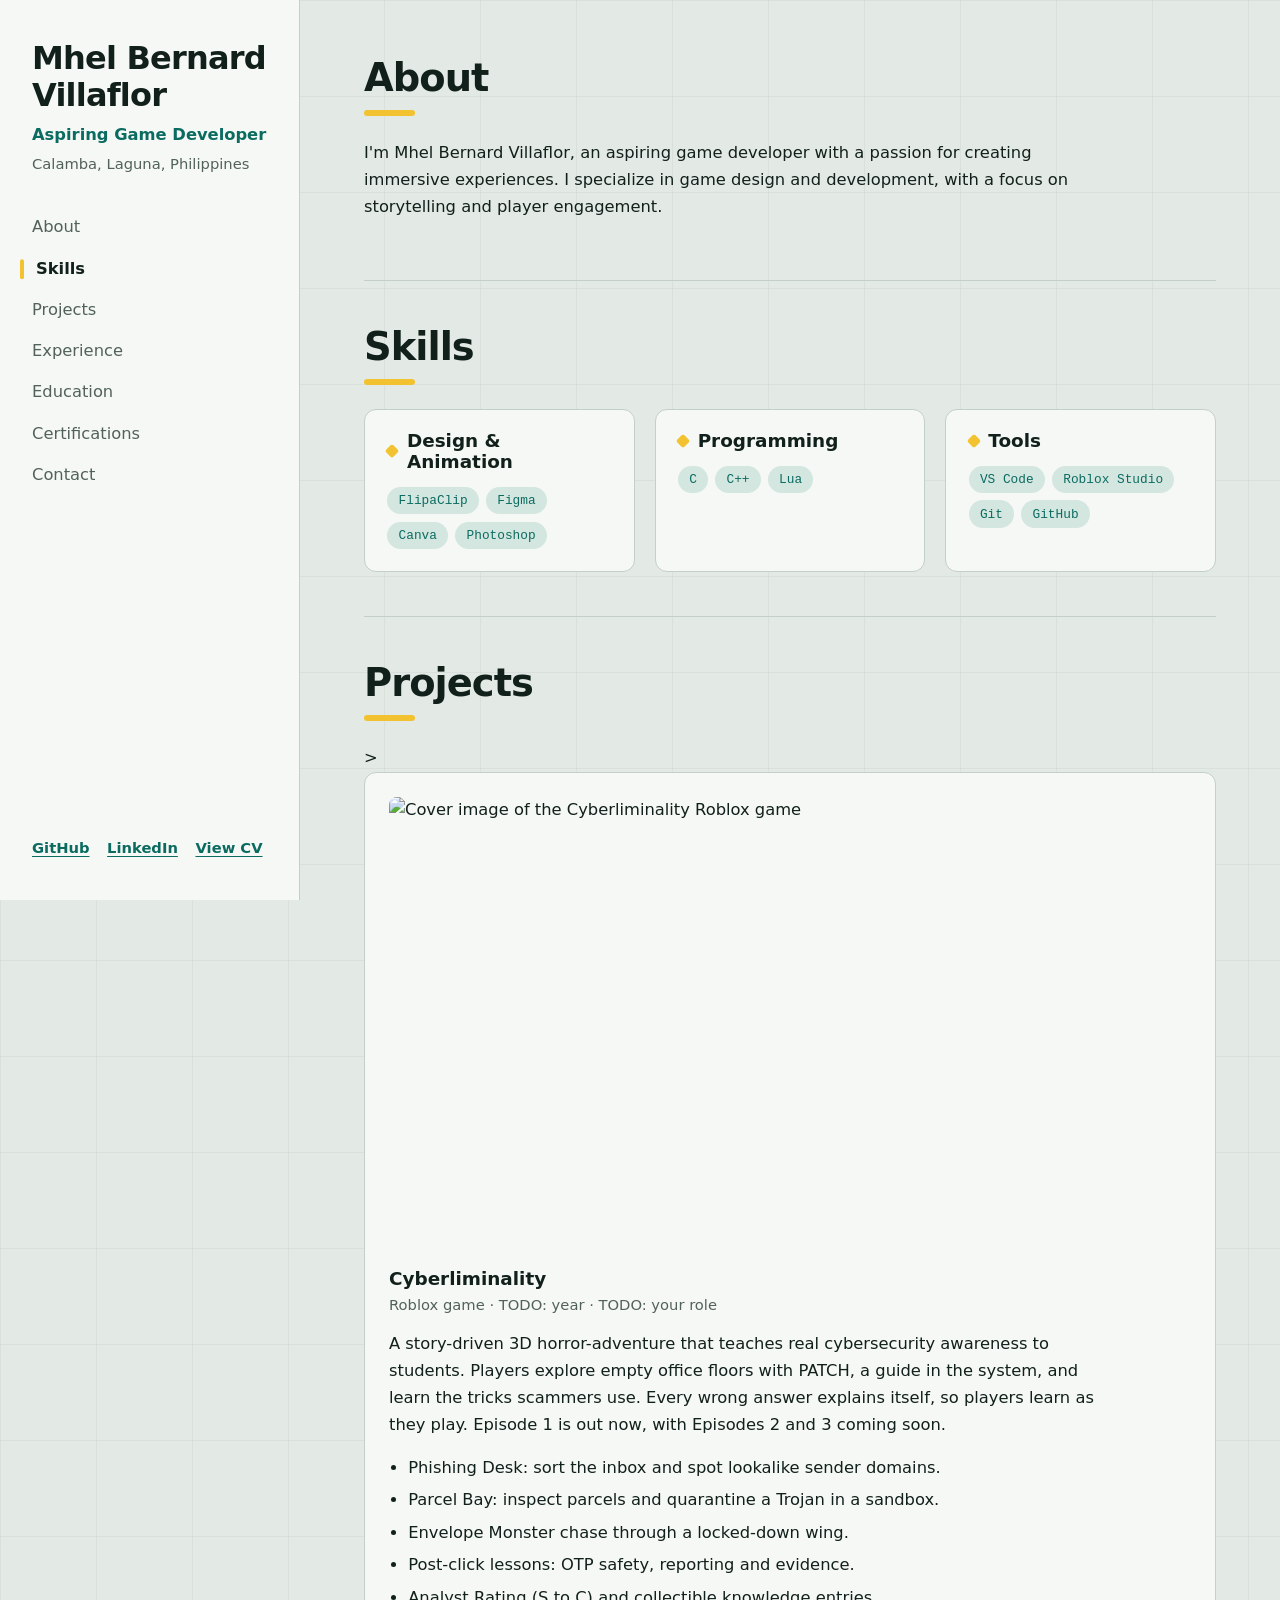
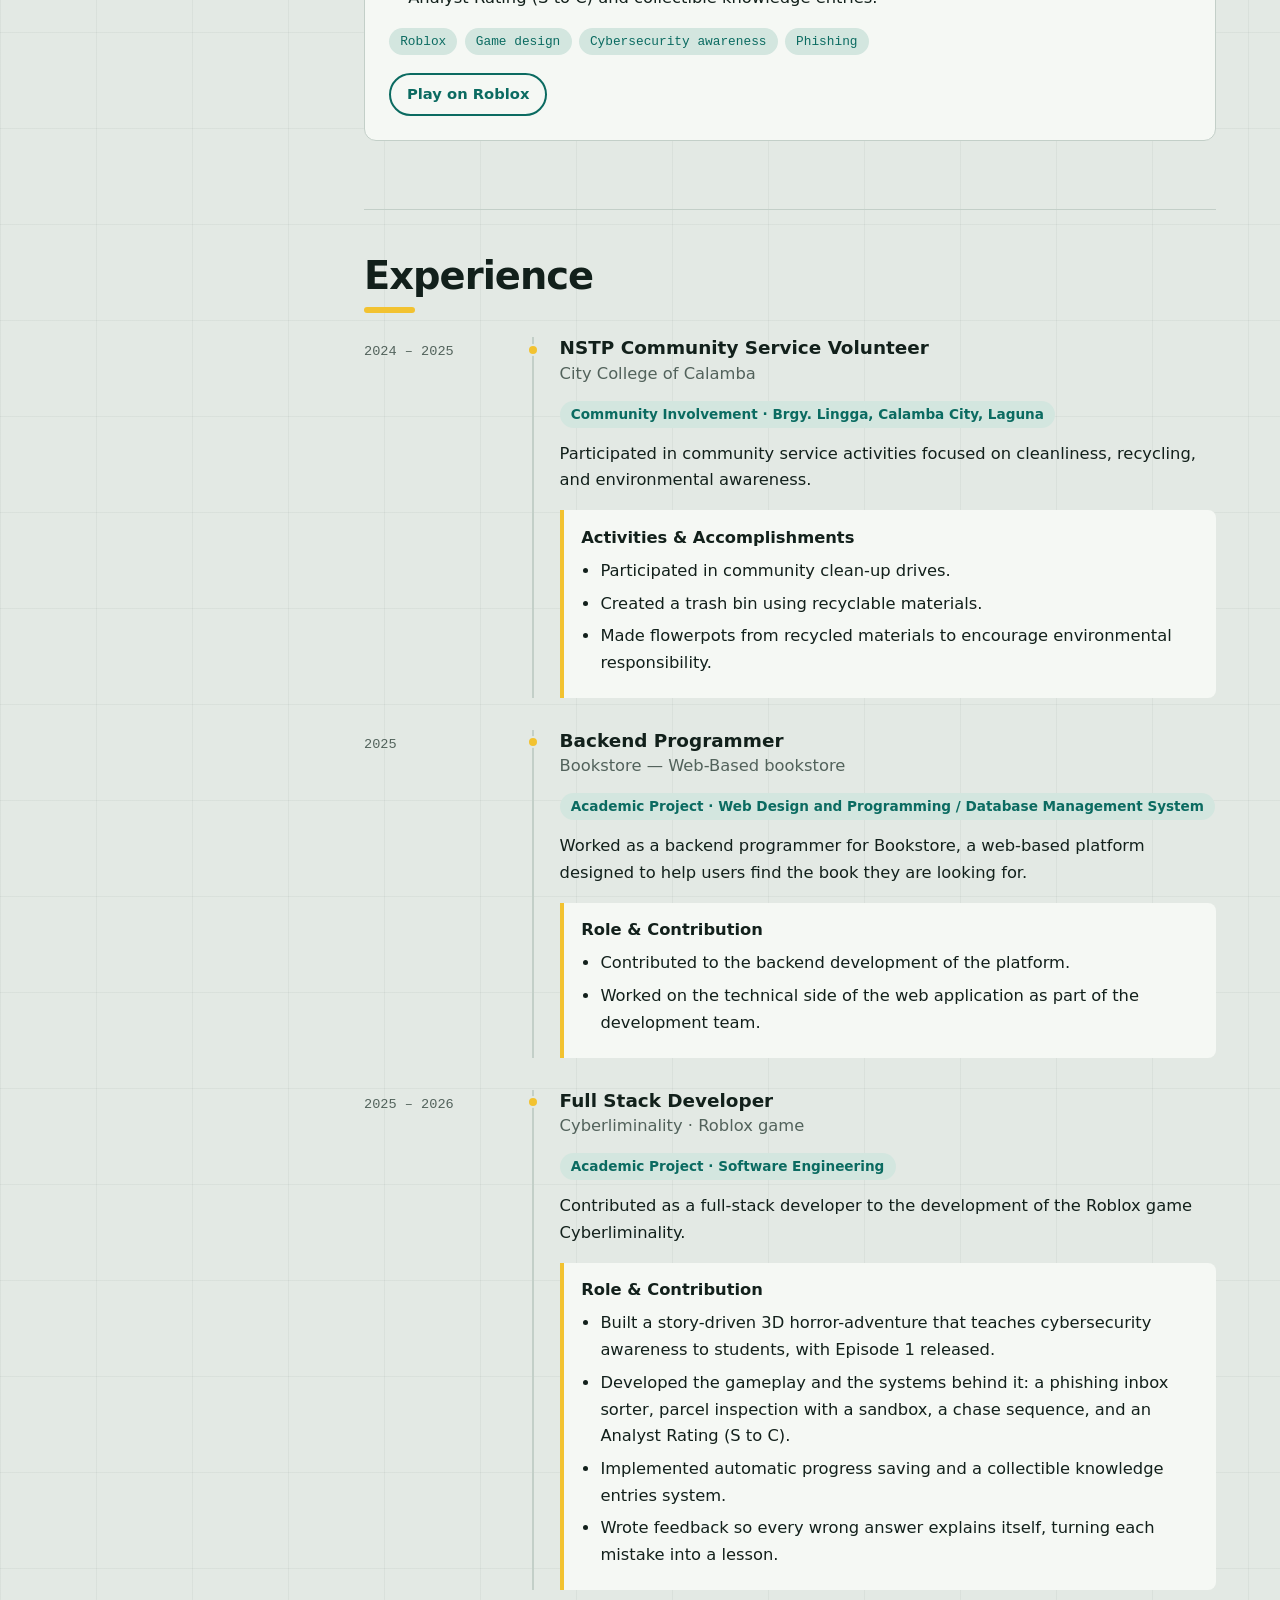
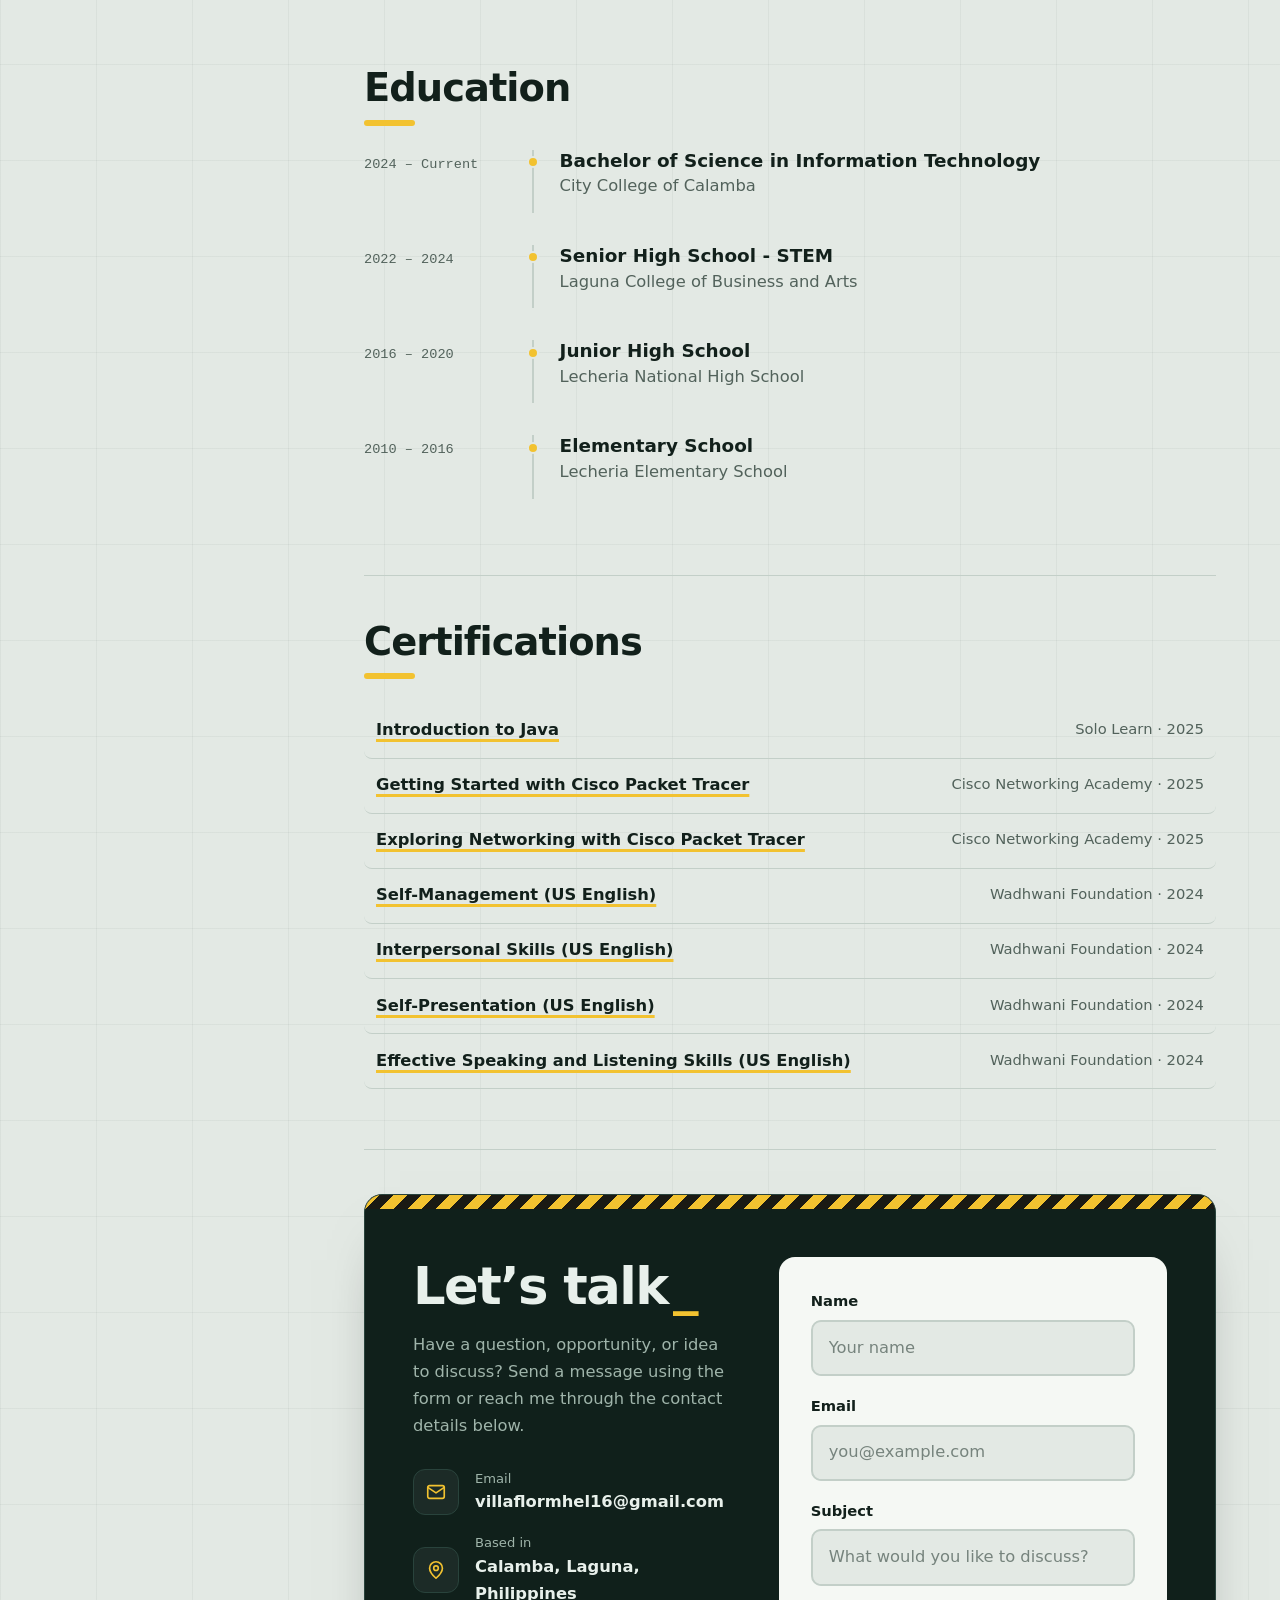
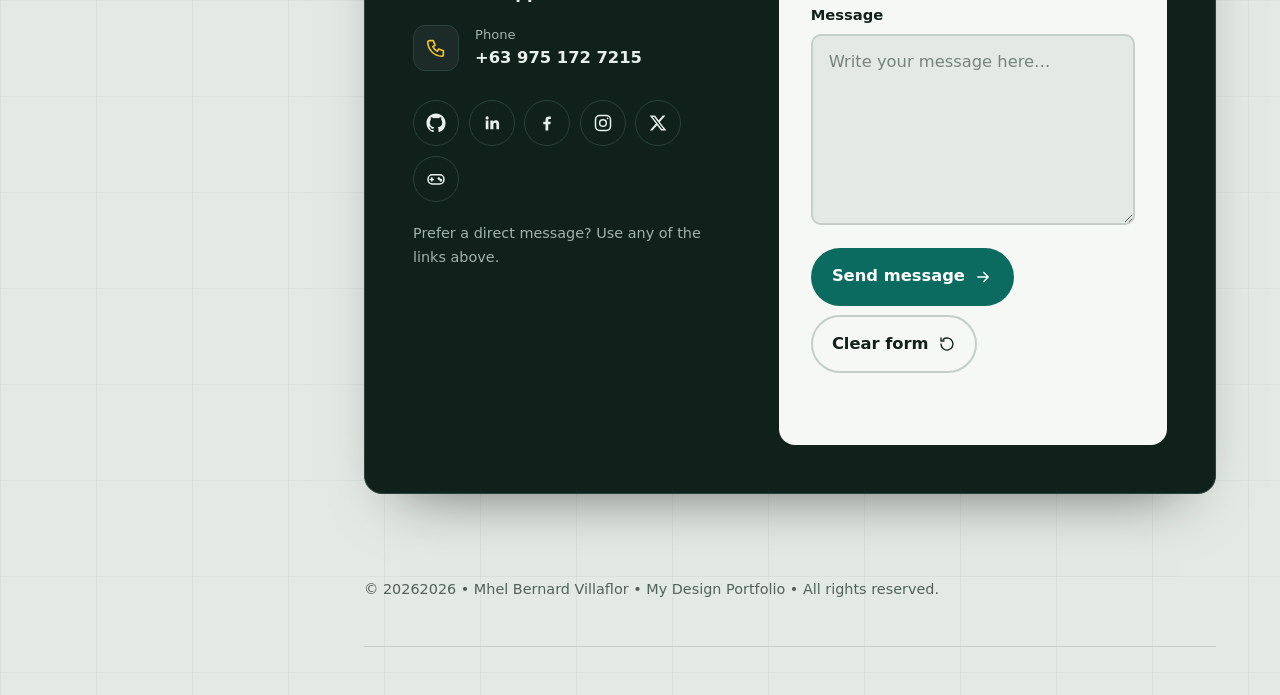
==== index.html @ e81cd526 "Update certification links to use thumbnail URLs" ====
<!DOCTYPE html>
<html lang="en">
<head>
  <meta charset="UTF-8" />
  <meta name="viewport" content="width=device-width, initial-scale=1" />
  <title>Mhel Bernard Villaflor | Game Developer Portfolio</title>
  <meta name="description" content="Hello, I'm Mhel Bernard Villaflor, an aspiring game developer based in Calamba, Laguna, Philippines." />
  <link rel="stylesheet" href="style.css" />
</head>
<body>

  <a class="skip-link" href="#main">Skip to content</a>

  <div class="layout">

    <!-- ============ SIDEBAR ============ -->
    <header class="sidebar">
      <div class="sidebar__top">
        <!-- TODO: Add your photo to an /images folder, then uncomment -->
        <!-- <img class="avatar" src="images/photo.jpg" alt="Photo of Your Name" /> -->
        <h1 class="name">Mhel Bernard Villaflor</h1>
        <p class="role">Aspiring Game Developer</p>
        <p class="location">Calamba, Laguna, Philippines</p>
      </div>

      <button class="nav-toggle" aria-expanded="false" aria-controls="nav">Menu</button>

      <nav id="nav" class="nav" aria-label="Main">
        <a href="#about">About</a>
        <a href="#skills">Skills</a>
        <a href="#projects">Projects</a>
        <a href="#experience">Experience</a>
        <a href="#education">Education</a>
        <a href="#certifications">Certifications</a>
        <a href="#contact">Contact</a>
      </nav>

      <div class="sidebar__links">
        <a href="https://github.com/enxiejohn" target="_blank" rel="noopener">GitHub</a>
        <a href="https://www.linkedin.com/in/mhel-bernard-villaflor-0b9199419/" target="_blank" rel="noopener">LinkedIn</a>
        <a href="https://drive.google.com/file/d/15WhBJQuU6n8vAmijCnqSWmlUH7AkGA3v/view?usp=drive_link" download>View CV</a>
      </div>
    </header>

    <!-- ============ MAIN CONTENT ============ -->
    <main id="main" class="content">

      <!-- ABOUT -->
      <section id="about" class="section">
        <h2>About</h2>
        <p>I'm Mhel Bernard Villaflor, an aspiring game developer with a passion for creating immersive experiences. I specialize in game design and development, with a focus on storytelling and player engagement.</p>
      </section>

       <!-- SKILLS -->
      <section id="skills" class="section">
        <h2>Skills</h2>
        <div class="skills">
          <div class="skill-group">
            <h3>Design &amp; Animation</h3>
            <ul class="tags">
              <li>FlipaClip</li>
              <li>Figma</li>
              <li>Canva</li>
              <li>Photoshop</li>
            </ul>
          </div>
          <div class="skill-group">
            <h3>Programming</h3>
            <ul class="tags">
              <li>C</li>
              <li>C++</li>
              <li>Lua</li>
            </ul>
          </div>
          <div class="skill-group">
            <h3>Tools</h3>
            <ul class="tags">
              <li>VS Code</li>
              <li>Roblox Studio</li>
              <li>Git</li>
              <li>GitHub</li>
            </ul>
          </div>
          <!-- Copy a skill-group block above to add more categories -->
        </div>
      </section>

      <!-- PROJECTS -->
      <section id="projects" class="section">
        <h2>Projects</h2>>
        <article class="project">
          <img class="project__img" src="https://tr.rbxcdn.com/180DAY-aa7eebaf456316b0597338ea51f89fe0/500/280/Image/Jpeg/noFilter" alt="Cover image of the Cyberliminality Roblox game" />
          <div class="project__body">
            <h3>Cyberliminality</h3>
            <p class="project__meta">Roblox game &middot; TODO: year &middot; TODO: your role</p>
            <p>A story-driven 3D horror-adventure that teaches real cybersecurity awareness to students. Players explore empty office floors with PATCH, a guide in the system, and learn the tricks scammers use. Every wrong answer explains itself, so players learn as they play. Episode 1 is out now, with Episodes 2 and 3 coming soon.</p>
            <ul>
              <li>Phishing Desk: sort the inbox and spot lookalike sender domains.</li>
              <li>Parcel Bay: inspect parcels and quarantine a Trojan in a sandbox.</li>
              <li>Envelope Monster chase through a locked-down wing.</li>
              <li>Post-click lessons: OTP safety, reporting and evidence.</li>
              <li>Analyst Rating (S to C) and collectible knowledge entries.</li>
            </ul>
            <ul class="tags">
              <li>Roblox</li>
              <li>Game design</li>
              <li>Cybersecurity awareness</li>
              <li>Phishing</li>
            </ul>
            <p class="project__links">
              <a href="https://www.roblox.com/games/109086064422405/Cyberliminality" target="_blank" rel="noopener">Play on Roblox</a>
            </p>
          </div>
        </article>
      </section>
      
       <!-- EXPERIENCE -->
      <section id="experience" class="section">
        <h2>Experience</h2>

        <!-- Copy this <article> for each job, internship, or OJT -->
        <article class="entry">
          <p class="entry__date">2024 – 2025</p>
          <div>
            <h3>NSTP Community Service Volunteer</h3>
            <p class="entry__org">City College of Calamba</p>
    
          <span class="experience-type">Community Involvement · Brgy. Lingga, Calamba City, Laguna</span>
    
          <p>
            Participated in community service activities focused on
            cleanliness, recycling, and environmental awareness.
          </p>
    
          <div class="experience-highlights">
            <strong>Activities & Accomplishments</strong>
            <ul>
              <li>Participated in community clean-up drives.</li>
              <li>Created a trash bin using recyclable materials.</li>
              <li>Made flowerpots from recycled materials to encourage environmental responsibility.</li>
            </ul>
          </div>
        </article>

         <article class="entry">
          <p class="entry__date">2025</p>
          <div>
            <h3>Backend Programmer</h3>
            <p class="entry__org"> Bookstore — Web-Based bookstore</p>
    
          <span class="experience-type">Academic Project · Web Design and Programming / Database Management System</span>
    
          <p>
            Worked as a backend programmer for Bookstore, a web-based
            platform designed to help users find the book they are looking for.
          </p>
           <div class="experience-highlights">
            <strong>Role & Contribution</strong>
            <ul>
              <li>Contributed to the backend development of the platform.</li>
              <li>Worked on the technical side of the web application as part of the development team.</li>
          </div>
        </article>
        <article class="entry">
          <!-- TODO: Replace with your real dates, e.g. "2026 – Present" -->
          <p class="entry__date">2025 – 2026</p>
          <div>
            <h3>Full Stack Developer</h3>
            <p class="entry__org">Cyberliminality &middot; Roblox game</p>
            <span class="experience-type">Academic Project · Software Engineering</span>
            <p>
            Contributed as a full-stack developer to the development
            of the Roblox game Cyberliminality.
          </p>
            <div class="experience-highlights">
            <strong>Role & Contribution</strong>
            <ul>
              <li>Built a story-driven 3D horror-adventure that teaches cybersecurity awareness to students, with Episode 1 released.</li>
              <li>Developed the gameplay and the systems behind it: a phishing inbox sorter, parcel inspection with a sandbox, a chase sequence, and an Analyst Rating (S to C).</li>
              <li>Implemented automatic progress saving and a collectible knowledge entries system.</li>
              <li>Wrote feedback so every wrong answer explains itself, turning each mistake into a lesson.</li>
              <!-- TODO: Add specifics about your work: scripting (client and server), UI, data saving, tools used, number of players, etc. -->
            </ul>
          </div>
        </article>
      <!-- EDUCATION -->
      <section id="education" class="section">
        <h2>Education</h2>
        <article class="entry">
          <p class="entry__date">2024 – Current</p>
          <div>
            <h3>Bachelor of Science in Information Technology</h3>
            <p class="entry__org">City College of Calamba</p>
          </div>
        </article>
        <article class="entry">
          <p class="entry__date">2022 – 2024</p>
          <div>
            <h3>Senior High School - STEM</h3>
            <p class="entry__org">Laguna College of Business and Arts</p>
          </div>
        </article>
        <article class="entry">
          <p class="entry__date">2016 – 2020</p>
          <div>
            <h3>Junior High School</h3>
            <p class="entry__org">Lecheria National High School</p>
          </div>
        </article>
         <article class="entry">
          <p class="entry__date">2010 – 2016</p>
          <div>
            <h3>Elementary School</h3>
            <p class="entry__org">Lecheria Elementary School</p>
          </div>
        </article>
        
      </section>

      <!-- CERTIFICATIONS -->
      <section id="certifications" class="section">
        <h2>Certifications</h2>
        <p></p>
        <ul class="cert-list">
          <li>
            <span class="cert__name"><a href="https://drive.google.com/thumbnail?id=1eQhK3yl03lvjqXvs9RDmt7ZSjqLwxFwa" target="_blank" rel="noopener">Introduction to Java</a></span>
            <span class="cert__meta">Solo Learn &middot; 2025</span>
          </li>
          <li>
           <span class="cert__name"><a href="https://drive.google.com/thumbnail?id=1DwVtRZ1xUFsT2102jRyEBhSEAiKP6c94" target="_blank" rel="noopener">Getting Started with Cisco Packet Tracer</a></span>
           <span class="cert__meta">Cisco Networking Academy &middot; 2025</span>
         </li>
           <li>
            <span class="cert__name"><a href="https://drive.google.com/thumbnail?id=1Q71YDZvpAWmKBZHAmsaZ88ZK9j99k-GY" target="_blank" rel="noopener">Exploring Networking with Cisco Packet Tracer</a></span>
            <span class="cert__meta">Cisco Networking Academy &middot; 2025</span>
          </li>
          <li>
            <span class="cert__name"><a href="https://drive.google.com/thumbnail?id=1WqLh-B8YwxvHoGnTC2RvRy-lweIsYI_z" target="_blank" rel="noopener">Self-Management (US English)</a></span>
            <span class="cert__meta">Wadhwani Foundation &middot; 2024</span>
          </li>
          <li>
            <span class="cert__name"><a href="https://drive.google.com/thumbnail?id=1jsPYOTPcpB_MoAT4jhLOLemnnvakjtVb" target="_blank" rel="noopener">Interpersonal Skills (US English)</a></span>
            <span class="cert__meta">Wadhwani Foundation &middot; 2024</span>
          </li>
          <li>
            <span class="cert__name"><a href="https://drive.google.com/thumbnail?id=1tzfC1hLY-6VpCHsbo3Zm7eFSO1j5x4qU" target="_blank" rel="noopener">Self-Presentation (US English)</a></span>
            <span class="cert__meta">Wadhwani Foundation &middot; 2024</span>
          </li>
          <li>
            <span class="cert__name"><a href="https://drive.google.com/thumbnail?id=1lXVx5WZopjA7MJvcGFYspzVApMqLQGTV" target="_blank" rel="noopener">Effective Speaking and
Listening Skills (US English)</a></span>
            <span class="cert__meta">Wadhwani Foundation &middot; 2024</span>
          </li>
        </ul>
      </section>

      <!-- CONTACT -->
      <section id="contact" class="section section--contact">
        <div class="contact-panel">
          <div class="tape" aria-hidden="true"></div>

          <div class="contact">
            <!-- LEFT: info -->
            <div class="contact__info">
              <h2 class="contact__title">Let’s talk</h2>
              <p class="contact__intro">
                Have a question, opportunity, or idea to discuss? Send a message using the form or reach me through the contact details below.       </p>

              <ul class="info-list">
                <li>
                  <span class="info-icon"><svg viewBox="0 0 24 24" fill="none" stroke="currentColor" stroke-width="1.8" stroke-linecap="round" stroke-linejoin="round" aria-hidden="true"><rect x="3" y="5" width="18" height="14" rx="2"/><path d="m3 7 9 6 9-6"/></svg></span>
                  <div>
                    <span class="info-label">Email</span>
                    
                    <a href="mailto:villaflormhel16@gmail.com">villaflormhel16@gmail.com</a>
                  </div>
                </li>
                <li>
                  <span class="info-icon"><svg viewBox="0 0 24 24" fill="none" stroke="currentColor" stroke-width="1.8" stroke-linecap="round" stroke-linejoin="round" aria-hidden="true"><path d="M12 21s-7-6.2-7-11a7 7 0 0 1 14 0c0 4.8-7 11-7 11z"/><circle cx="12" cy="10" r="2.5"/></svg></span>
                  <div>
                    <span class="info-label">Based in</span>
                    <span class="info-value">Calamba, Laguna, Philippines</span>
                  </div>
                </li>
                <li>
                  <span class="info-icon"><svg viewBox="0 0 24 24" fill="none" stroke="currentColor" stroke-width="1.8" stroke-linecap="round" stroke-linejoin="round" aria-hidden="true"><path d="M5 4h4l2 5-2.5 1.5a11 11 0 0 0 5 5L15 13l5 2v4a2 2 0 0 1-2 2A16 16 0 0 1 3 6a2 2 0 0 1 2-2z"/></svg></span>
                  <div>
                    <span class="info-label">Phone</span>
                    <a href="tel:+639751727215">+63 975 172 7215</a>
                  </div>
                </li>
              </ul>

  
              <div class="socials">
                <a href="https://github.com/enxiejohn" target="_blank" rel="noopener" aria-label="GitHub"><svg viewBox="0 0 24 24" fill="currentColor" aria-hidden="true"><path d="M12 .5C5.65.5.5 5.65.5 12c0 5.08 3.29 9.39 7.86 10.91.58.1.79-.25.79-.56v-2c-3.2.7-3.88-1.54-3.88-1.54-.52-1.33-1.28-1.69-1.28-1.69-1.04-.71.08-.7.08-.7 1.16.08 1.77 1.19 1.77 1.19 1.03 1.77 2.7 1.26 3.36.96.1-.75.4-1.26.73-1.55-2.55-.29-5.24-1.28-5.24-5.69 0-1.26.45-2.28 1.19-3.09-.12-.29-.52-1.46.11-3.05 0 0 .97-.31 3.17 1.18a11 11 0 0 1 5.78 0c2.2-1.49 3.17-1.18 3.17-1.18.63 1.59.23 2.76.11 3.05.74.81 1.19 1.83 1.19 3.09 0 4.42-2.7 5.4-5.27 5.68.41.36.78 1.06.78 2.14v3.17c0 .31.21.67.8.56A11.5 11.5 0 0 0 23.5 12C23.5 5.65 18.35.5 12 .5z"/></svg></a>
                <a href="https://www.linkedin.com/in/mhel-bernard-villaflor-0b9199419/" target="_blank" rel="noopener" aria-label="LinkedIn"><svg viewBox="0 0 24 24" fill="currentColor" aria-hidden="true"><path d="M4.5 9h3.2v10.5H4.5zM6.1 4a1.9 1.9 0 1 1 0 3.8 1.9 1.9 0 0 1 0-3.8zM10 9h3v1.5c.5-.9 1.7-1.8 3.4-1.8 3.4 0 4.1 2.2 4.1 5.1v5.7h-3.2v-5c0-1.2 0-2.7-1.7-2.7s-1.9 1.3-1.9 2.6v5.1H10z"/></svg></a>
                <a href="https://www.facebook.com/mhel.bernardv" target="_blank" rel="noopener" aria-label="Facebook"><svg viewBox="0 0 24 24" fill="currentColor" aria-hidden="true"><path d="M13.5 21v-7.5H16l.5-3h-3V8.6c0-.9.3-1.5 1.6-1.5h1.5V4.4c-.3 0-1.3-.1-2.4-.1-2.4 0-4 1.4-4 4.1v2.1H7.5v3h2.7V21z"/></svg></a>
                <a href="https://www.instagram.com/mhl_vllflr/" target="_blank" rel="noopener" aria-label="Instagram"><svg viewBox="0 0 24 24" fill="none" stroke="currentColor" stroke-width="1.8" stroke-linecap="round" stroke-linejoin="round" aria-hidden="true"><rect x="3" y="3" width="18" height="18" rx="5"/><circle cx="12" cy="12" r="4"/><circle cx="17.5" cy="6.5" r="1" fill="currentColor" stroke="none"/></svg></a>
                <a href="https://x.com/enxie95428?fbclid=IwY2xjawVw83pleHRuA2FlbQIxMQBwZG9mA3NydGMGYXBwX2lkATAAAR-JYK8Sg6or0fBcvmGn0n8kAxvUjOoxSQinD8f1hipxeU93d1FX09zblhH6jA_aem_dn21_Oify_xNWLCOVJZ8Ig" target="_blank" rel="noopener" aria-label="X"><svg viewBox="0 0 24 24" fill="currentColor" aria-hidden="true"><path d="M17.8 3h3.1l-6.8 7.7L22 21h-6.2l-4.9-6.4L5.3 21H2.2l7.3-8.3L2 3h6.4l4.4 5.8L17.8 3zm-1.1 16.2h1.7L7.4 4.7H5.6l11.1 14.5z"/></svg></a>
                <a href="https://www.roblox.com/games/109086064422405/Cyberliminality" target="_blank" rel="noopener" aria-label="Play Cyberliminality on Roblox"><svg viewBox="0 0 24 24" fill="none" stroke="currentColor" stroke-width="1.8" stroke-linecap="round" stroke-linejoin="round" aria-hidden="true"><rect x="2.5" y="7" width="19" height="11" rx="5"/><path d="M7 10.5v4M5 12.5h4"/><circle cx="15.5" cy="11.5" r=".8" fill="currentColor"/><circle cx="17.8" cy="13.5" r=".8" fill="currentColor"/></svg></a>
              </div>

              <p class="contact__note">Prefer a direct message? Use any of the links above.</p>
            </div>

            <!-- RIGHT: form -->
            <form class="contact-form" id="contact-form" novalidate>
              <div class="field">
                <label for="cf-name">Name</label>
                <input id="cf-name" name="name" type="text" placeholder="Your name" autocomplete="name" required />
                <p class="field__error"></p>
              </div>

              <div class="field">
                <label for="cf-email">Email</label>
                <input id="cf-email" name="email" type="email" placeholder="you@example.com" autocomplete="email" required />
                <p class="field__error"></p>
              </div>

              <div class="field">
                <label for="cf-subject">Subject</label>
                <input id="cf-subject" name="subject" type="text" placeholder="What would you like to discuss?" required />
                <p class="field__error"></p>
              </div>

              <div class="field">
                <label for="cf-message">Message</label>
                <textarea id="cf-message" name="message" rows="6" placeholder="Write your message here…" required></textarea>
                <p class="field__error"></p>
              </div>

              <div class="form-actions">
                <button type="submit" class="btn btn--primary">Send message <svg viewBox="0 0 24 24" fill="none" stroke="currentColor" stroke-width="1.8" stroke-linecap="round" stroke-linejoin="round" aria-hidden="true"><path d="M5 12h14M13 6l6 6-6 6"/></svg></button>
                <button type="reset" class="btn btn--ghost">Clear form <svg viewBox="0 0 24 24" fill="none" stroke="currentColor" stroke-width="1.8" stroke-linecap="round" stroke-linejoin="round" aria-hidden="true"><path d="M4 12a8 8 0 1 0 3-6.2M4 4v4h4"/></svg></button>
              </div>

              <p class="form-status" id="form-status" role="status" aria-live="polite"></p>
            </form>
          </div>
        </div>
      </section>
      <footer class="footer">
        <p>&copy; <span id="year"></span>2026 • Mhel Bernard Villaflor • My Design Portfolio • All rights reserved.</p>
      </footer>

    </main>
  </div>

  <script src="script.js"></script>
</body>
</html>
---- style.css ----
/* =========================================================
   IT PORTFOLIO — STYLES
   Theme: a fluorescent-lit office after hours, a nod to
   Cyberliminality. Caution-yellow is the signal colour.
   Change the tokens in :root to restyle the whole site.
   ========================================================= */

:root {
  /* Surfaces & text (light mode) */
  --bg: #e3e9e4;
  --surface: #f5f8f4;
  --text: #12201b;
  --muted: #52625b;
  --line: #c3cfc8;
  --grid: rgba(18, 32, 27, 0.045);

  /* Brand */
  --accent: #0b6b61;
  --accent-ink: #ffffff;
  --accent-soft: #d3e6df;
  --caution: #f2c230;
  --caution-ink: #1a1500;
  --danger: #b42318;

  /* Contact panel (always dark) */
  --panel: #10201b;
  --panel-text: #e8f0eb;
  --panel-muted: #9fb4aa;
  --panel-line: #29433c;

  /* Fonts (loaded from Google Fonts in index.html, with fallbacks) */
  --font-head: "Bricolage Grotesque", "Segoe UI", system-ui, sans-serif;
  --font-body: "Figtree", "Segoe UI", system-ui, -apple-system, Arial, sans-serif;
  --font-mono: ui-monospace, "Cascadia Code", Consolas, Menlo, monospace;

  --sidebar-w: 300px;
  --radius: 12px;
}

@media (prefers-color-scheme: dark) {
  :root {
    --bg: #0b1210;
    --surface: #131c19;
    --text: #e5ede8;
    --muted: #92a49b;
    --line: #25332e;
    --grid: rgba(255, 255, 255, 0.035);

    --accent: #5ed6c3;
    --accent-ink: #06201b;
    --accent-soft: #163029;
    --danger: #ff8a7a;

    --panel: #0f1f1a;
    --panel-line: #29433c;
  }
}

/* ---------- Base ---------- */
*, *::before, *::after { box-sizing: border-box; }

html { scroll-behavior: smooth; scroll-padding-top: 1.5rem; }

body {
  margin: 0;
  background-color: var(--bg);
  /* faint ceiling-tile grid */
  background-image:
    linear-gradient(var(--grid) 1px, transparent 1px),
    linear-gradient(90deg, var(--grid) 1px, transparent 1px);
  background-size: 96px 96px;
  color: var(--text);
  font-family: var(--font-body);
  font-size: 1.02rem;
  line-height: 1.65;
}

h1, h2, h3 { font-family: var(--font-head); line-height: 1.15; margin: 0; }
p { margin: 0 0 1rem; max-width: 68ch; }
ul { padding-left: 1.2rem; margin: 0 0 1rem; }
li { margin-bottom: 0.35rem; }

a { color: var(--accent); text-underline-offset: 3px; }
a:hover { text-decoration-thickness: 2px; }

:focus-visible {
  outline: 3px solid var(--accent);
  outline-offset: 3px;
  border-radius: 4px;
}

.skip-link {
  position: absolute;
  left: -999px;
  top: 0.5rem;
  background: var(--accent);
  color: var(--accent-ink);
  padding: 0.5rem 1rem;
  z-index: 100;
}
.skip-link:focus { left: 0.5rem; }

/* ---------- Layout ---------- */
.layout {
  display: grid;
  grid-template-columns: var(--sidebar-w) 1fr;
  min-height: 100vh;
}

/* ---------- Sidebar ---------- */
.sidebar {
  position: sticky;
  top: 0;
  height: 100vh;
  display: flex;
  flex-direction: column;
  gap: 2rem;
  padding: 2.5rem 2rem;
  background: var(--surface);
  border-right: 1px solid var(--line);
  overflow-y: auto;
}

.avatar {
  width: 96px;
  height: 96px;
  border-radius: 50%;
  object-fit: cover;
  margin-bottom: 1rem;
  border: 3px solid var(--caution);
}

.name {
  font-size: 2rem;
  font-weight: 800;
  letter-spacing: -0.025em;
}
.role { color: var(--accent); font-weight: 700; margin: 0.5rem 0 0.2rem; }
.location { color: var(--muted); font-size: 0.92rem; margin: 0; }

.nav { display: flex; flex-direction: column; gap: 0.1rem; }
.nav a {
  position: relative;
  color: var(--muted);
  text-decoration: none;
  font-weight: 500;
  padding: 0.4rem 0.75rem;
  margin-left: -0.75rem;
  transition: color 0.2s, padding-left 0.25s;
}
.nav a::before {
  content: "";
  position: absolute;
  left: 0;
  top: 50%;
  width: 4px;
  height: 0;
  background: var(--caution);
  border-radius: 2px;
  transform: translateY(-50%);
  transition: height 0.25s ease;
}
.nav a:hover { color: var(--text); padding-left: 1rem; }
.nav a.active { color: var(--text); font-weight: 700; padding-left: 1rem; }
.nav a.active::before, .nav a:hover::before { height: 1.2em; }

.sidebar__links {
  margin-top: auto;
  display: flex;
  flex-wrap: wrap;
  gap: 0.5rem 1.1rem;
  font-size: 0.92rem;
  font-weight: 600;
}

.nav-toggle { display: none; }

/* ---------- Load-in sequence (runs once) ---------- */
@keyframes flicker {
  0%   { opacity: 0; }
  8%   { opacity: 0.9; }
  10%  { opacity: 0.1; }
  14%  { opacity: 1; }
  20%  { opacity: 0.25; }
  24%  { opacity: 1; }
  30%  { opacity: 0.6; }
  34%, 100% { opacity: 1; }
}
@keyframes rise {
  from { opacity: 0; transform: translateY(10px); }
  to   { opacity: 1; transform: none; }
}

.name { animation: flicker 1.4s 0.1s both; }
.role, .location, .nav a, .sidebar__links { animation: rise 0.55s ease both; }
.role { animation-delay: 0.6s; }
.location { animation-delay: 0.68s; }
.nav a:nth-child(1) { animation-delay: 0.76s; }
.nav a:nth-child(2) { animation-delay: 0.82s; }
.nav a:nth-child(3) { animation-delay: 0.88s; }
.nav a:nth-child(4) { animation-delay: 0.94s; }
.nav a:nth-child(5) { animation-delay: 1s; }
.nav a:nth-child(6) { animation-delay: 1.06s; }
.nav a:nth-child(7) { animation-delay: 1.12s; }
.sidebar__links { animation-delay: 1.25s; }

/* ---------- Scroll reveal (classes added by script.js) ---------- */
.reveal {
  opacity: 0;
  transform: translateY(18px);
  transition: opacity 0.6s ease, transform 0.6s ease;
  transition-delay: var(--d, 0ms);
}
.reveal.in { opacity: 1; transform: none; }

/* ---------- Content ---------- */
.content {
  padding: 3.5rem clamp(1.5rem, 5vw, 5rem) 3rem;
  max-width: 66rem;
}

.section { padding: 2.75rem 0; border-bottom: 1px solid var(--line); }
.section:first-child { padding-top: 0; }

.section > h2 {
  font-size: clamp(1.9rem, 3vw, 2.4rem);
  font-weight: 800;
  letter-spacing: -0.025em;
  margin-bottom: 1.5rem;
}
/* caution bar that draws itself under each heading */
.section > h2::after {
  content: "";
  display: block;
  width: 3.2rem;
  height: 6px;
  margin-top: 0.6rem;
  background: var(--caution);
  border-radius: 3px;
  transform: scaleX(0);
  transform-origin: left;
  transition: transform 0.7s 0.15s cubic-bezier(0.2, 0.8, 0.2, 1);
}
.section.in > h2::after { transform: scaleX(1); }

h3 { font-size: 1.15rem; font-weight: 700; }

/* ---------- Tags ---------- */
.tags {
  list-style: none;
  padding: 0;
  display: flex;
  flex-wrap: wrap;
  gap: 0.45rem;
  margin: 0.9rem 0 0;
}
.tags li {
  margin: 0;
  padding: 0.2rem 0.7rem;
  font-family: var(--font-mono);
  font-size: 0.8rem;
  background: var(--accent-soft);
  color: var(--accent);
  border-radius: 999px;
  transition: background 0.2s, color 0.2s, transform 0.2s;
}
.tags li:hover {
  background: var(--accent);
  color: var(--accent-ink);
  transform: translateY(-2px);
}

/* ---------- Skills ---------- */
.skills {
  display: grid;
  grid-template-columns: repeat(auto-fit, minmax(240px, 1fr));
  gap: 1.25rem;
}
.skill-group {
  padding: 1.25rem 1.4rem 1.4rem;
  background: var(--surface);
  border: 1px solid var(--line);
  border-radius: var(--radius);
  transition: border-color 0.25s, box-shadow 0.25s;
}
.skill-group:hover {
  border-color: var(--accent);
  box-shadow: 0 10px 28px -16px var(--accent);
}
.skill-group h3 { display: flex; align-items: center; gap: 0.6rem; }
.skill-group h3::before {
  content: "";
  width: 10px;
  height: 10px;
  background: var(--caution);
  border-radius: 2px;
  transform: rotate(45deg);
}

/* ---------- Projects ---------- */
.project {
  display: grid;
  gap: 1.25rem;
  padding: 1.5rem;
  margin-bottom: 1.5rem;
  background: var(--surface);
  border: 1px solid var(--line);
  border-radius: var(--radius);
  transition: border-color 0.25s, box-shadow 0.25s;
}
.project:hover {
  border-color: var(--accent);
  box-shadow: 0 18px 40px -24px var(--accent);
}
.project__img {
  width: 100%;
  aspect-ratio: 16 / 9;
  object-fit: cover;
  border-radius: 8px;
  transition: transform 0.5s ease;
}
.project:hover .project__img { transform: scale(1.015); }
.project__meta { color: var(--muted); font-size: 0.92rem; margin: 0.2rem 0 0.9rem; }
.project__links { display: flex; flex-wrap: wrap; gap: 0.6rem; margin: 1.1rem 0 0; }
.project__links a {
  padding: 0.45rem 1rem;
  border: 2px solid var(--accent);
  border-radius: 999px;
  font-weight: 700;
  font-size: 0.92rem;
  text-decoration: none;
  transition: background 0.2s, color 0.2s, transform 0.2s;
}
.project__links a:hover {
  background: var(--accent);
  color: var(--accent-ink);
  transform: translateY(-2px);
}

/* ---------- Experience / Education ---------- */
.entry {
  display: grid;
  grid-template-columns: 9rem 1fr;
  gap: 0.5rem 1.5rem;
  margin-bottom: 2rem;
}
.entry__date {
  font-family: var(--font-mono);
  font-size: 0.85rem;
  color: var(--muted);
  margin: 0.25rem 0 0;
}
.entry > div {
  position: relative;
  padding-left: 1.6rem;
  border-left: 2px solid var(--line);
}
.entry > div::before {
  content: "";
  position: absolute;
  left: -7px;
  top: 0.4rem;
  width: 12px;
  height: 12px;
  background: var(--caution);
  border: 2px solid var(--bg);
  border-radius: 50%;
}
.entry__org { color: var(--muted); font-weight: 500; margin: 0.15rem 0 0.8rem; }

.experience-type {
  display: inline-block;
  margin-bottom: 0.8rem;
  padding: 0.15rem 0.7rem;
  font-size: 0.85rem;
  font-weight: 600;
  color: var(--accent);
  background: var(--accent-soft);
  border-radius: 999px;
}
.experience-highlights {
  padding: 0.9rem 1.1rem 0.3rem;
  background: var(--surface);
  border-left: 4px solid var(--caution);
  border-radius: 0 8px 8px 0;
}
.experience-highlights strong { display: block; margin-bottom: 0.4rem; }

/* ---------- Certifications ---------- */
.cert-list { list-style: none; padding: 0; }
.cert-list li {
  display: flex;
  justify-content: space-between;
  flex-wrap: wrap;
  gap: 0.25rem 1rem;
  padding: 0.85rem 0.75rem;
  margin: 0;
  border-bottom: 1px solid var(--line);
  border-radius: 8px;
  transition: background 0.2s;
}
.cert-list li:hover { background: var(--accent-soft); }
.cert__name { font-weight: 700; }
.cert__name a {
  color: inherit;
  text-decoration: underline;
  text-decoration-color: var(--caution);
  text-decoration-thickness: 3px;
  text-underline-offset: 4px;
}
.cert__name a:hover { color: var(--accent); }
.cert__meta { color: var(--muted); font-size: 0.92rem; }

/* =========================================================
   CONTACT
   ========================================================= */
.section--contact { border-bottom: 0; }

.contact-panel {
  position: relative;
  overflow: hidden;
  background: var(--panel);
  color: var(--panel-text);
  border: 1px solid var(--panel-line);
  border-radius: 18px;
  box-shadow: 0 30px 60px -36px rgba(0, 0, 0, 0.6);
}

/* moving caution tape along the top edge */
@keyframes tape { to { background-position: 28px 0; } }
.tape {
  height: 14px;
  background: linear-gradient(
    135deg,
    var(--caution) 25%, #1a1a14 25% 50%,
    var(--caution) 50% 75%, #1a1a14 75%
  );
  background-size: 28px 28px;
  animation: tape 2.2s linear infinite;
}

.contact {
  display: grid;
  grid-template-columns: minmax(0, 0.9fr) minmax(0, 1.1fr);
  gap: clamp(1.75rem, 4vw, 3rem);
  padding: clamp(1.5rem, 4vw, 3rem);
}

@keyframes blink { 50% { opacity: 0; } }
.contact__title {
  font-size: clamp(2.2rem, 4.5vw, 3.2rem);
  font-weight: 800;
  letter-spacing: -0.03em;
  margin-bottom: 1rem;
}
.contact__title::after {
  content: "_";
  margin-left: 0.1em;
  color: var(--caution);
  animation: blink 1.1s steps(1) infinite;
}
.contact__intro { color: var(--panel-muted); margin-bottom: 1.75rem; }

.info-list { list-style: none; padding: 0; margin: 0 0 1.75rem; display: grid; gap: 1rem; }
.info-list li { display: flex; align-items: center; gap: 1rem; margin: 0; }
.info-icon {
  flex: none;
  display: grid;
  place-items: center;
  width: 46px;
  height: 46px;
  color: var(--caution);
  background: rgba(255, 255, 255, 0.05);
  border: 1px solid var(--panel-line);
  border-radius: 12px;
  transition: transform 0.25s, background 0.25s;
}
.info-list li:hover .info-icon { transform: rotate(-6deg) scale(1.06); background: rgba(242, 194, 48, 0.12); }
.info-icon svg { width: 22px; height: 22px; }
.info-label { display: block; font-size: 0.82rem; color: var(--panel-muted); }
.info-list a, .info-value { color: var(--panel-text); font-weight: 700; text-decoration: none; word-break: break-word; }
.info-list a:hover { color: var(--caution); text-decoration: underline; }

.socials { display: flex; flex-wrap: wrap; gap: 0.6rem; margin-bottom: 1.25rem; }
.socials a {
  display: grid;
  place-items: center;
  width: 46px;
  height: 46px;
  color: var(--panel-text);
  border: 1px solid var(--panel-line);
  border-radius: 50%;
  transition: transform 0.25s, background 0.25s, color 0.25s, border-color 0.25s;
}
.socials a:hover {
  background: var(--caution);
  color: var(--caution-ink);
  border-color: var(--caution);
  transform: translateY(-4px);
}
.socials svg { width: 20px; height: 20px; }
.contact__note { color: var(--panel-muted); font-size: 0.9rem; margin: 0; }

.contact-panel :focus-visible { outline-color: var(--caution); }

/* ----- Form card ----- */
.contact-form {
  padding: clamp(1.25rem, 3vw, 2rem);
  background: var(--surface);
  color: var(--text);
  border-radius: 16px;
}
.field { margin-bottom: 1.1rem; }
.field label { display: block; margin-bottom: 0.4rem; font-weight: 700; font-size: 0.92rem; }

.field input,
.field textarea {
  display: block;
  width: 100%;
  padding: 0.8rem 1rem;
  font: inherit;
  color: var(--text);
  background: var(--bg);
  border: 2px solid var(--line);
  border-radius: 10px;
  transition: border-color 0.2s, box-shadow 0.2s, background 0.2s;
}
.field textarea { min-height: 9.5rem; resize: vertical; }
.field input::placeholder,
.field textarea::placeholder { color: var(--muted); opacity: 0.75; }
.field input:hover, .field textarea:hover { border-color: var(--muted); }
.field input:focus, .field textarea:focus {
  outline: none;
  border-color: var(--accent);
  background: var(--surface);
  box-shadow: 0 0 0 4px rgba(242, 194, 48, 0.45);
}

.field__error { display: none; margin: 0.35rem 0 0; font-size: 0.85rem; font-weight: 600; color: var(--danger); }
.field.invalid .field__error { display: block; }
.field.invalid input, .field.invalid textarea { border-color: var(--danger); animation: shake 0.4s; }
@keyframes shake {
  20%, 60% { transform: translateX(-5px); }
  40%, 80% { transform: translateX(5px); }
}

.form-actions { display: flex; flex-wrap: wrap; gap: 0.6rem; margin-top: 1.4rem; }

.btn {
  position: relative;
  overflow: hidden;
  display: inline-flex;
  align-items: center;
  gap: 0.6rem;
  padding: 0.85rem 1.2rem;
  font: inherit;
  font-weight: 700;
  border-radius: 999px;
  border: 2px solid transparent;
  cursor: pointer;
  transition: transform 0.2s, box-shadow 0.2s, background 0.2s, border-color 0.2s;
}
.btn svg { width: 18px; height: 18px; transition: transform 0.3s; }

.btn--primary { background: var(--accent); color: var(--accent-ink); }
.btn--primary::before {   /* light sweep on hover */
  content: "";
  position: absolute;
  inset: 0 auto 0 -60%;
  width: 40%;
  background: linear-gradient(100deg, transparent, rgba(255, 255, 255, 0.35), transparent);
  transform: skewX(-20deg);
  transition: left 0.6s;
}
.btn--primary:hover { transform: translateY(-2px); box-shadow: 0 12px 24px -12px var(--accent); }
.btn--primary:hover::before { left: 130%; }
.btn--primary:hover svg { transform: translateX(5px); }
.btn--primary:active { transform: translateY(0); }

.btn--ghost { background: transparent; color: var(--text); border-color: var(--line); }
.btn--ghost:hover { border-color: var(--accent); color: var(--accent); }
.btn--ghost:hover svg { transform: rotate(-360deg); transition-duration: 0.6s; }

.form-status { min-height: 1.5rem; margin: 1rem 0 0; font-size: 0.92rem; font-weight: 600; }
.form-status.ok { color: var(--accent); }
.form-status.error { color: var(--danger); }

/* ---------- Footer ---------- */
.footer { padding-top: 2.5rem; color: var(--muted); font-size: 0.9rem; }
.footer p { margin: 0; }

/* =========================================================
   RESPONSIVE
   ========================================================= */
@media (max-width: 920px) {
  .contact { grid-template-columns: 1fr; }
}

@media (max-width: 860px) {
  .layout { grid-template-columns: 1fr; }

  .sidebar {
    position: static;
    height: auto;
    gap: 1rem;
    padding: 1.5rem;
    border-right: 0;
    border-bottom: 1px solid var(--line);
  }

  .nav-toggle {
    display: inline-block;
    align-self: flex-start;
    font: inherit;
    font-weight: 600;
    padding: 0.45rem 1rem;
    background: transparent;
    color: var(--text);
    border: 2px solid var(--line);
    border-radius: 999px;
    cursor: pointer;
  }

  .nav { display: none; }
  .nav.open { display: flex; }
  .sidebar__links { margin-top: 0; }
  .entry { grid-template-columns: 1fr; }
}

/* ---------- Respect reduced-motion settings ---------- */
@media (prefers-reduced-motion: reduce) {
  html { scroll-behavior: auto; }
  *, *::before, *::after {
    animation: none !important;
    transition: none !important;
  }
  .reveal { opacity: 1; transform: none; }
  .section > h2::after { transform: scaleX(1); }
}

/* ---------- Print ---------- */
@media print {
  .sidebar { position: static; height: auto; }
  .nav, .nav-toggle, .tape { display: none; }
  .reveal { opacity: 1; transform: none; }
}
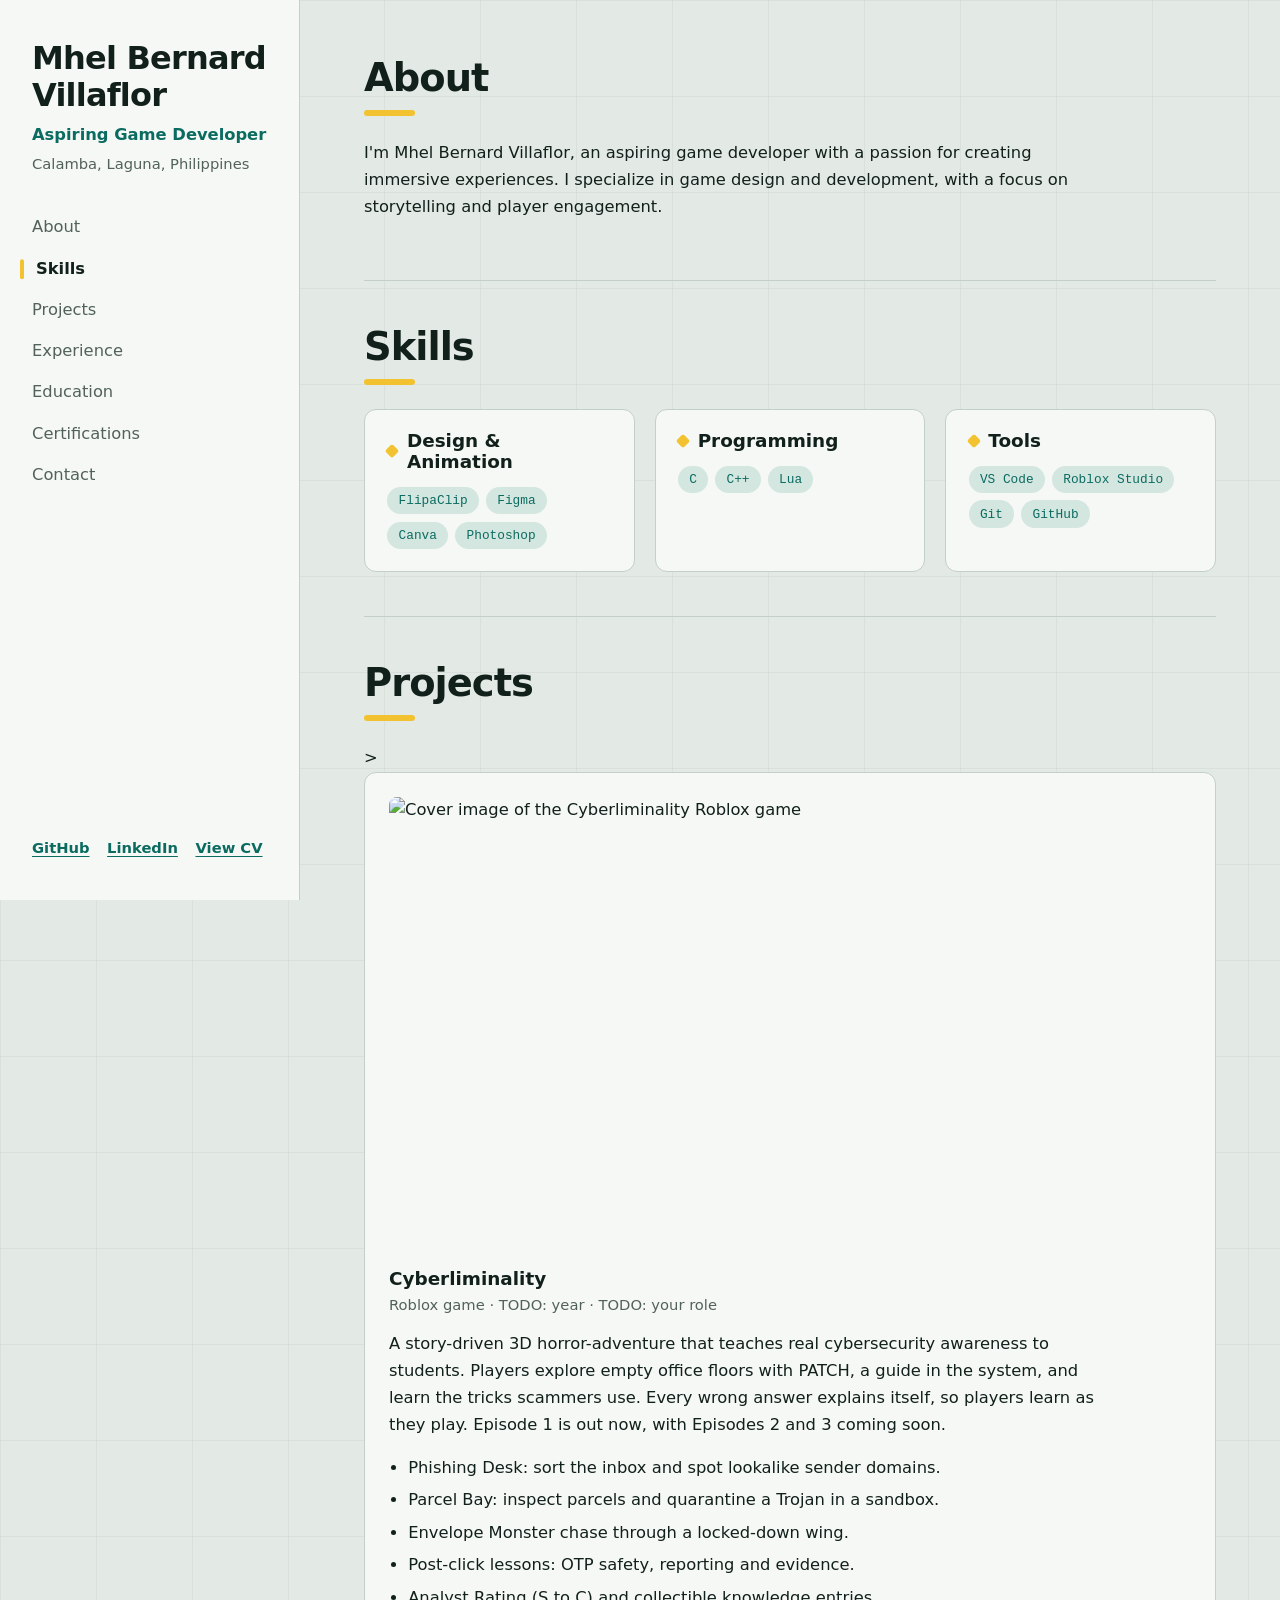
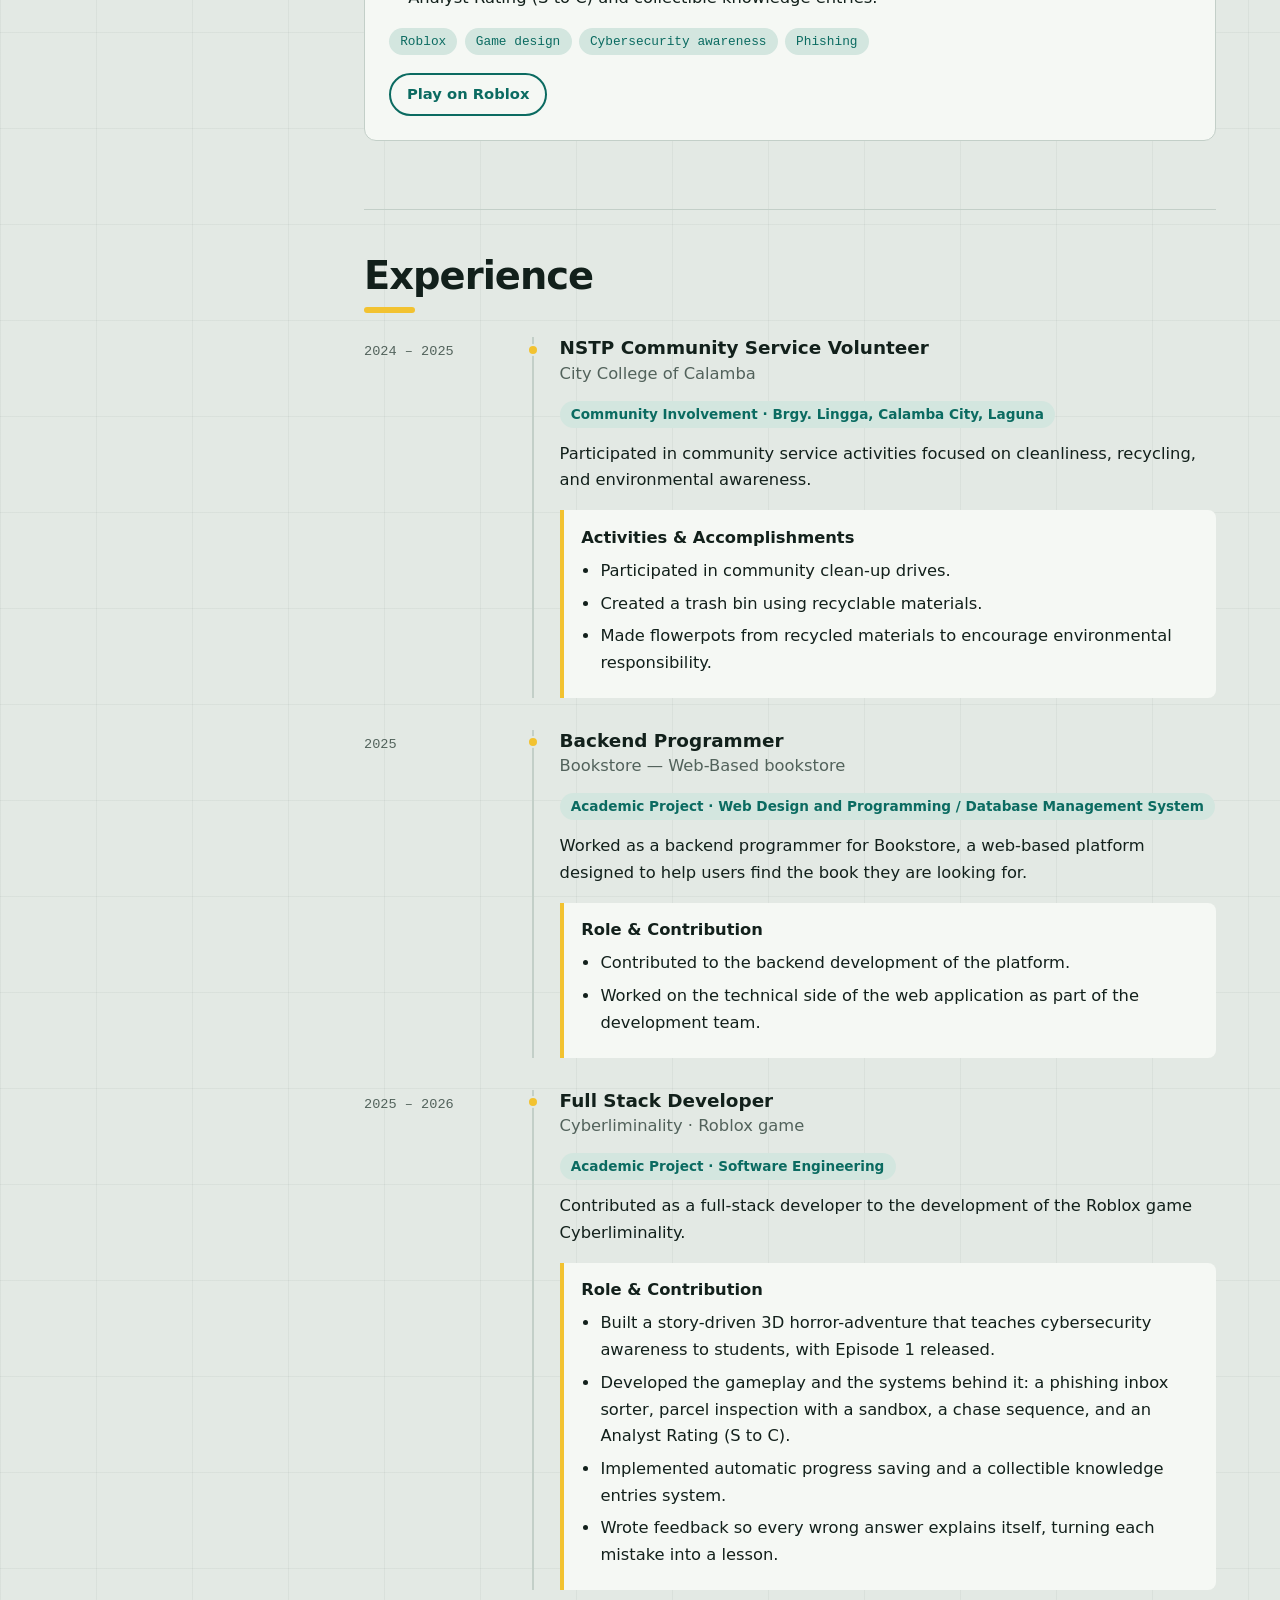
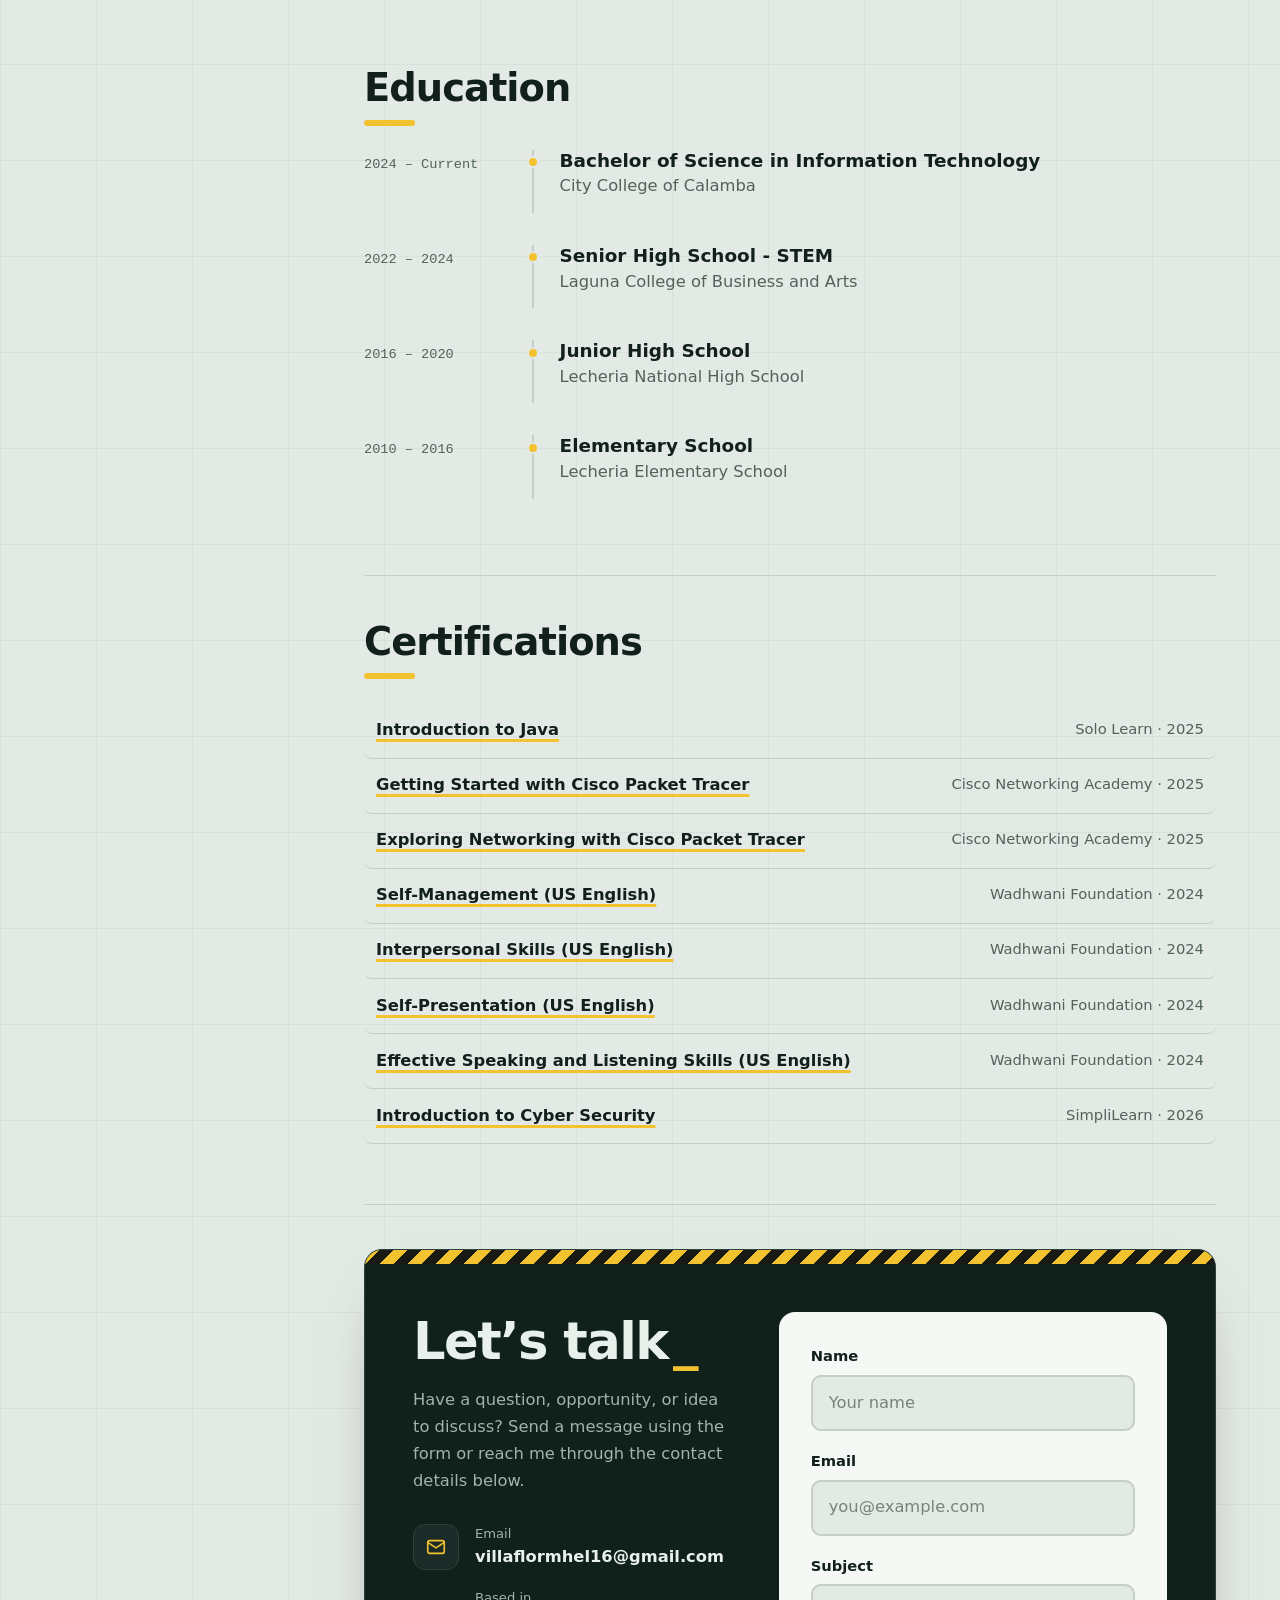
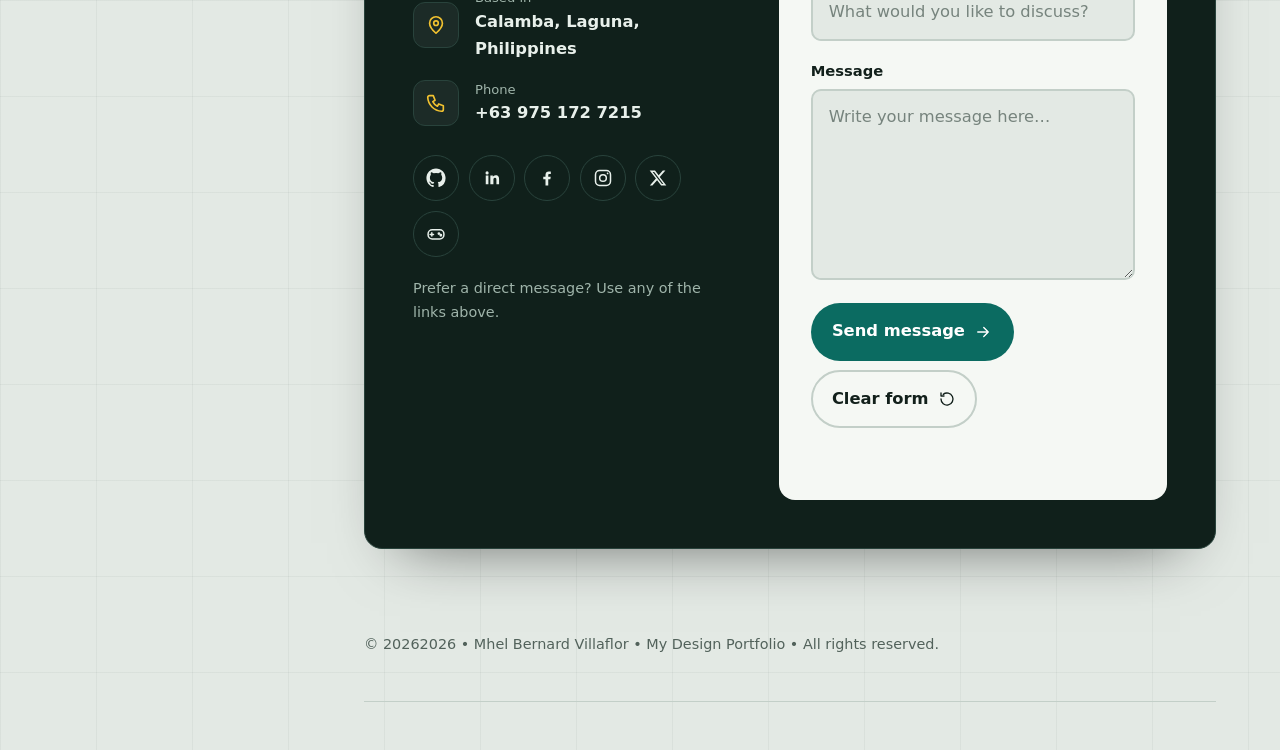
==== commit cdfbd6de: "Update certification links to local PDF files" ====
--- a/index.html
+++ b/index.html
@@ -223,33 +223,37 @@
         <p></p>
         <ul class="cert-list">
           <li>
-            <span class="cert__name"><a href="https://drive.google.com/thumbnail?id=1eQhK3yl03lvjqXvs9RDmt7ZSjqLwxFwa" target="_blank" rel="noopener">Introduction to Java</a></span>
+            <span class="cert__name"><a href="certs/Solo Learn Course Certificate.pdf" target="_blank" rel="noopener">Introduction to Java</a></span>
             <span class="cert__meta">Solo Learn &middot; 2025</span>
           </li>
           <li>
-           <span class="cert__name"><a href="https://drive.google.com/thumbnail?id=1DwVtRZ1xUFsT2102jRyEBhSEAiKP6c94" target="_blank" rel="noopener">Getting Started with Cisco Packet Tracer</a></span>
+           <span class="cert__name"><a href="certs/Getting_Started_with_Cisco_Packet_Tracer_certificate_mbvillaflor-ccc-edu-ph_90cdc909-de14-4f0b-a597-aa2b96d887c4 (1).pdf" target="_blank" rel="noopener">Getting Started with Cisco Packet Tracer</a></span>
            <span class="cert__meta">Cisco Networking Academy &middot; 2025</span>
          </li>
            <li>
-            <span class="cert__name"><a href="https://drive.google.com/thumbnail?id=1Q71YDZvpAWmKBZHAmsaZ88ZK9j99k-GY" target="_blank" rel="noopener">Exploring Networking with Cisco Packet Tracer</a></span>
+            <span class="cert__name"><a href="certs/Exploring_Networking_with_Cisco_Packet_Tracer_certificate_mbvillaflor-ccc-edu-ph_74681459-00e7-4dcb-8e64-5bb70f96a09e (1).pdf" target="_blank" rel="noopener">Exploring Networking with Cisco Packet Tracer</a></span>
             <span class="cert__meta">Cisco Networking Academy &middot; 2025</span>
           </li>
           <li>
-            <span class="cert__name"><a href="https://drive.google.com/thumbnail?id=1WqLh-B8YwxvHoGnTC2RvRy-lweIsYI_z" target="_blank" rel="noopener">Self-Management (US English)</a></span>
+            <span class="cert__name"><a href="certs/Wadhwani Foundation Certificate - Self-Management.pdf" target="_blank" rel="noopener">Self-Management (US English)</a></span>
             <span class="cert__meta">Wadhwani Foundation &middot; 2024</span>
           </li>
           <li>
-            <span class="cert__name"><a href="https://drive.google.com/thumbnail?id=1jsPYOTPcpB_MoAT4jhLOLemnnvakjtVb" target="_blank" rel="noopener">Interpersonal Skills (US English)</a></span>
+            <span class="cert__name"><a href="certs/Wadhwani Foundation Certificate - Interpersonal Skills.pdf" target="_blank" rel="noopener">Interpersonal Skills (US English)</a></span>
             <span class="cert__meta">Wadhwani Foundation &middot; 2024</span>
           </li>
           <li>
-            <span class="cert__name"><a href="https://drive.google.com/thumbnail?id=1tzfC1hLY-6VpCHsbo3Zm7eFSO1j5x4qU" target="_blank" rel="noopener">Self-Presentation (US English)</a></span>
+            <span class="cert__name"><a href="certs/Wadhwani Foundation Certificate - Self-Presentation.pdf" target="_blank" rel="noopener">Self-Presentation (US English)</a></span>
             <span class="cert__meta">Wadhwani Foundation &middot; 2024</span>
           </li>
           <li>
-            <span class="cert__name"><a href="https://drive.google.com/thumbnail?id=1lXVx5WZopjA7MJvcGFYspzVApMqLQGTV" target="_blank" rel="noopener">Effective Speaking and
+            <span class="cert__name"><a href="certs/Wadhwani Foundation Certificate - Effective Speaking and.pdf" target="_blank" rel="noopener">Effective Speaking and
 Listening Skills (US English)</a></span>
             <span class="cert__meta">Wadhwani Foundation &middot; 2024</span>
+          </li>
+          <li>
+            <span class="cert__name"><a href="certs/Simpli learn.pdf" target="_blank" rel="noopener">Introduction to Cyber Security</a></span>
+            <span class="cert__meta">SimpliLearn &middot; 2026</span>
           </li>
         </ul>
       </section>
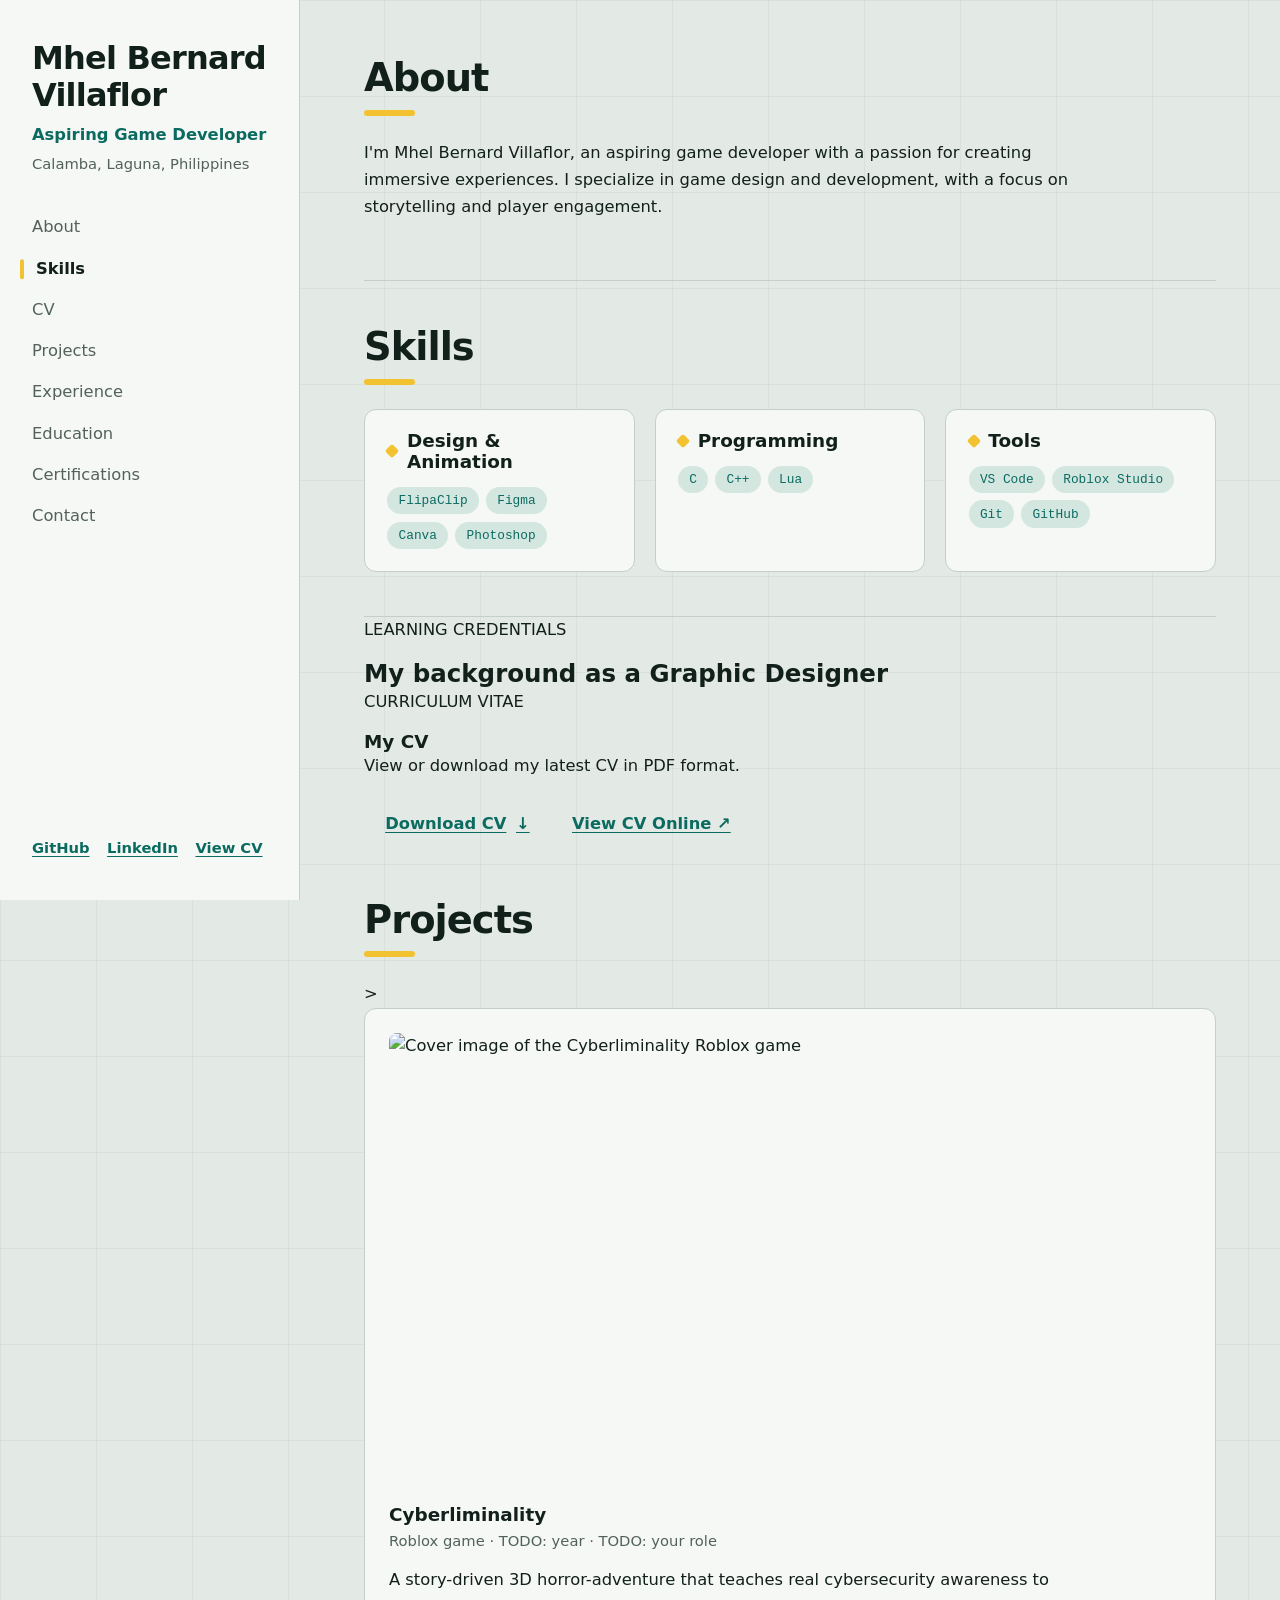
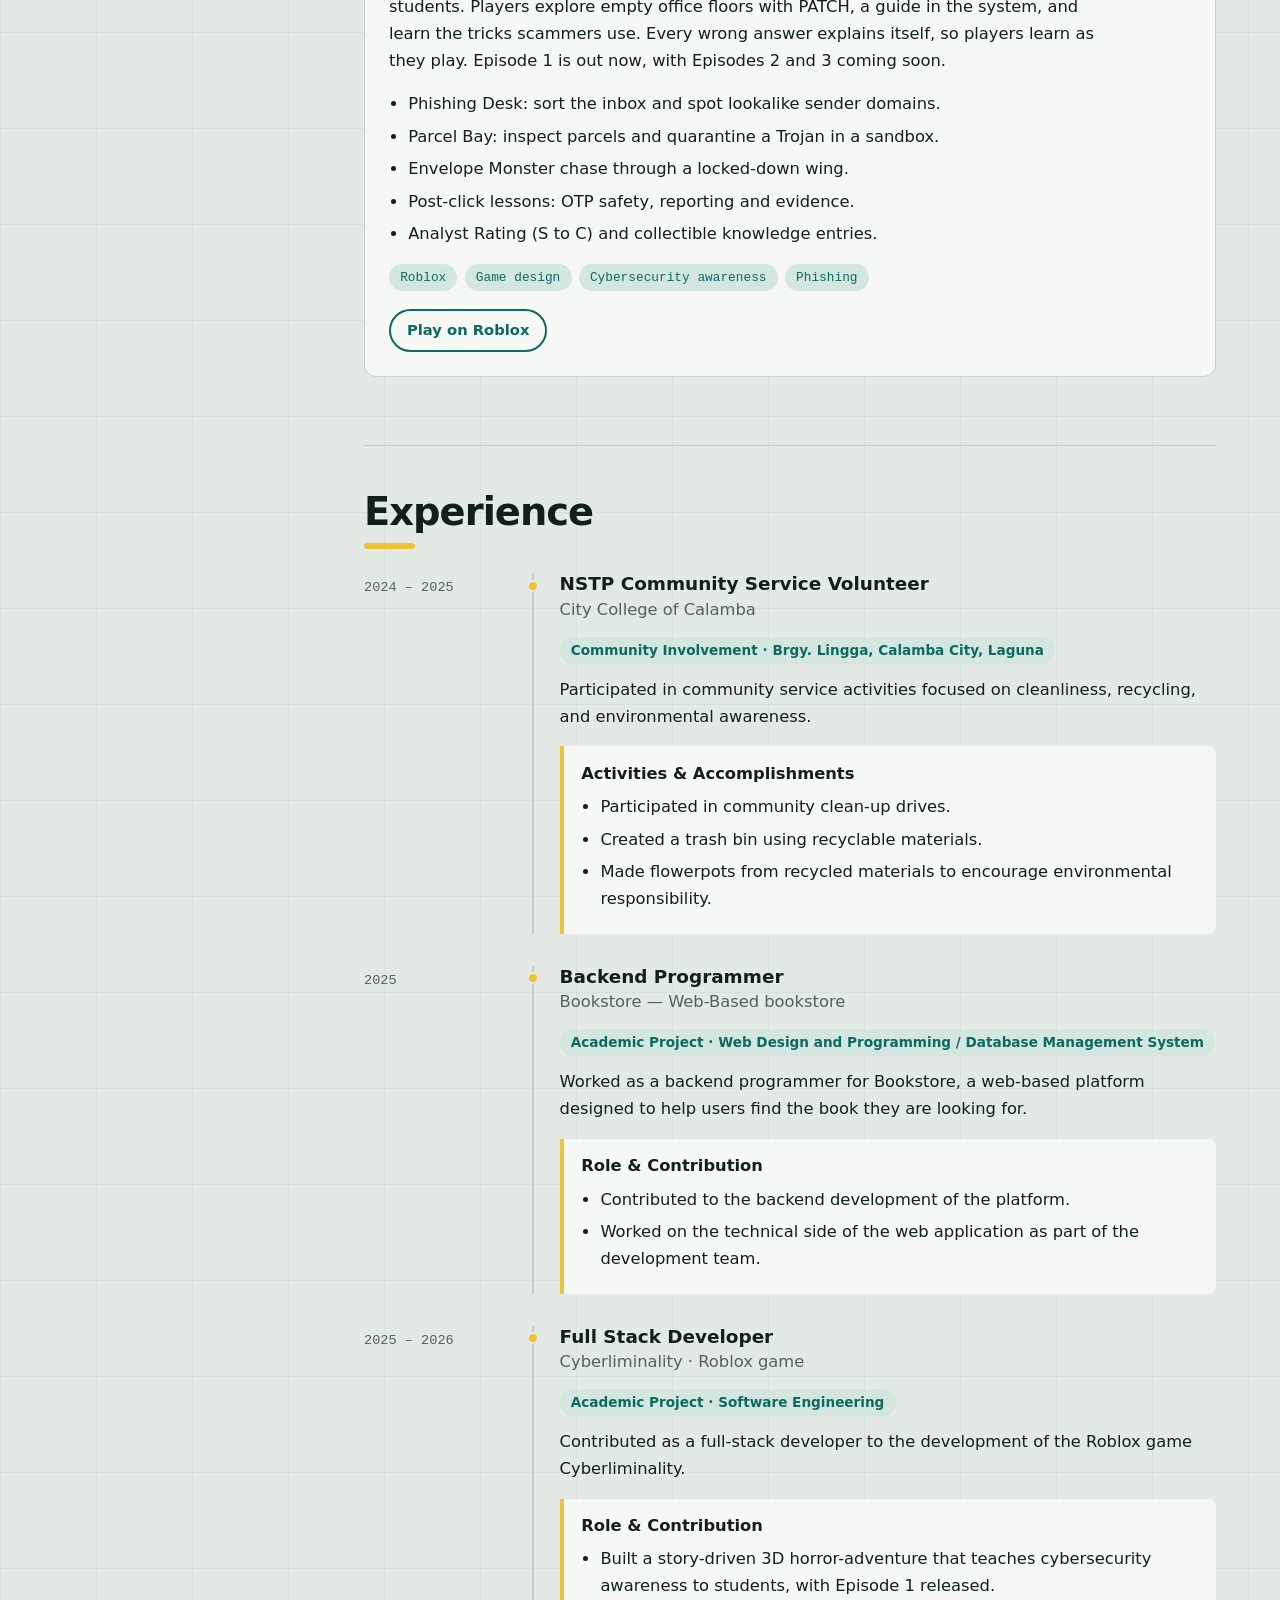
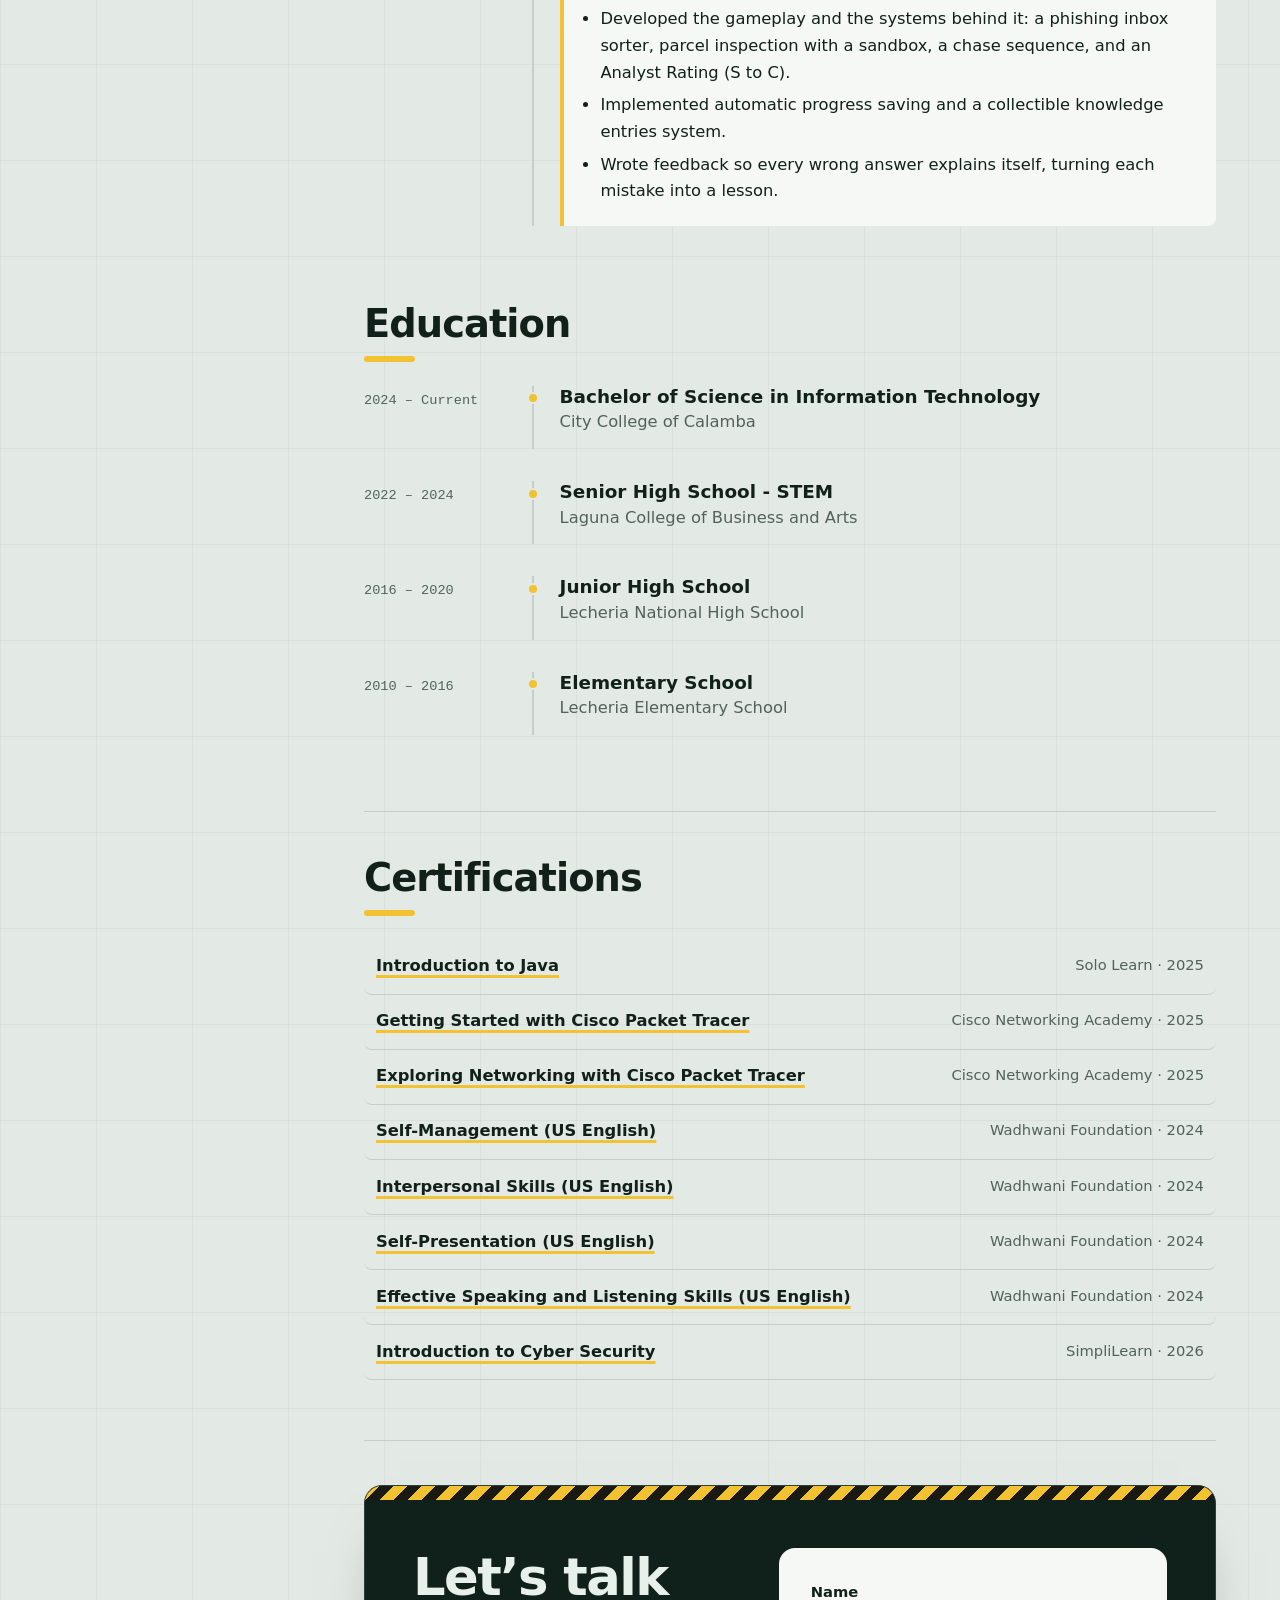
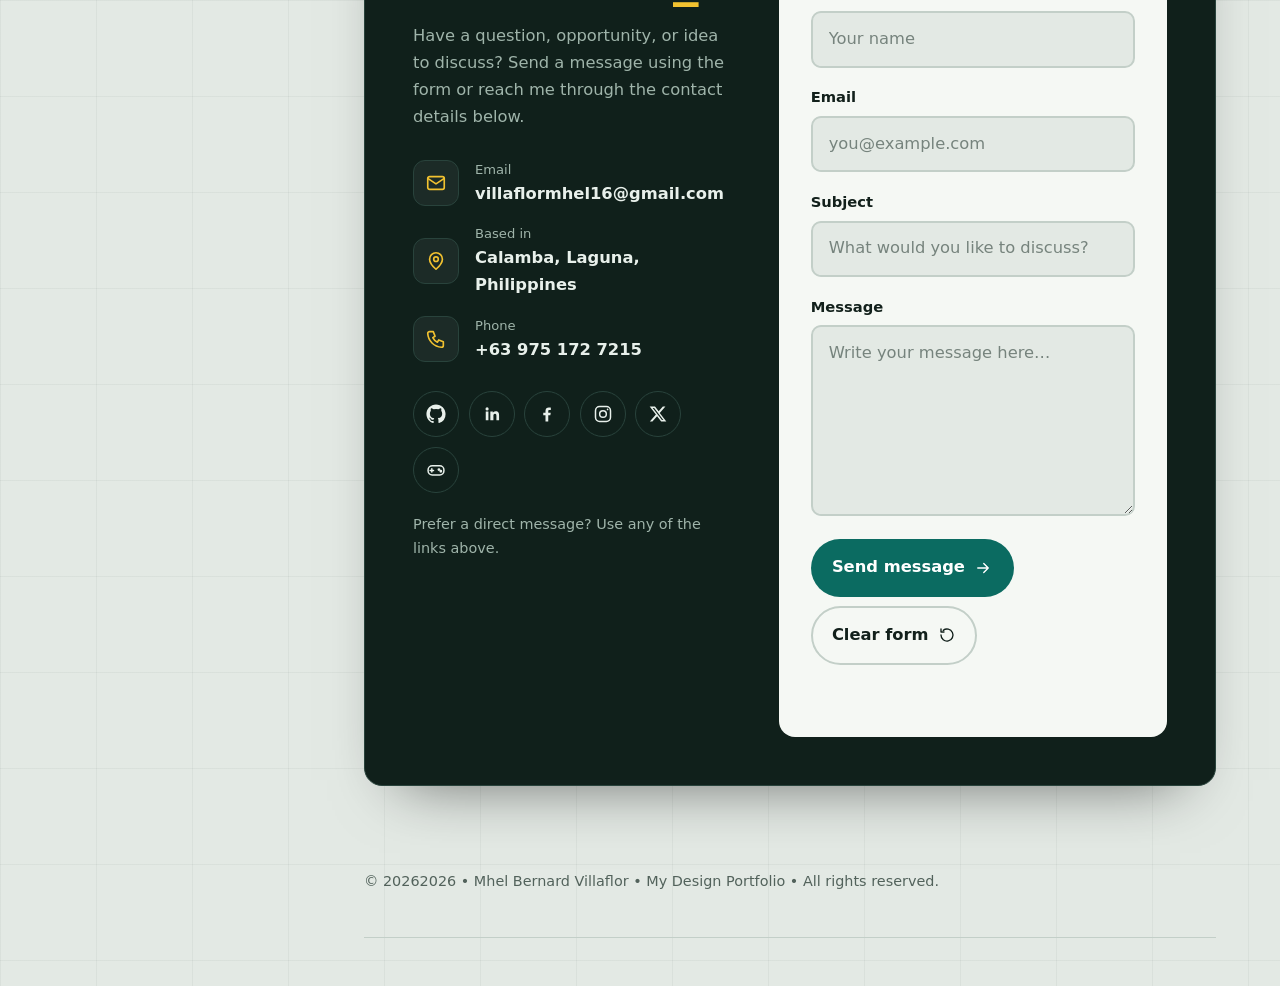
==== commit a3596ba6: "Add CV section to index.html Added CV section with download and view options." ====
--- a/index.html
+++ b/index.html
@@ -28,6 +28,7 @@
       <nav id="nav" class="nav" aria-label="Main">
         <a href="#about">About</a>
         <a href="#skills">Skills</a>
+        <a href="#cv">CV</a>
         <a href="#projects">Projects</a>
         <a href="#experience">Experience</a>
         <a href="#education">Education</a>
@@ -84,7 +85,13 @@
           <!-- Copy a skill-group block above to add more categories -->
         </div>
       </section>
-
+<section class="section-wrap cv-section" id="cv">
+      <div class="section-heading"><div><p class="eyebrow">LEARNING CREDENTIALS</p><h2>My background as a <span class="accent"> Graphic Designer</span></h2></div></div>
+      <div class="certificates-grid" id="certificatesGrid"></div>
+    <div class="curriculum-vitae">
+      <div class="cv-inline"><div><p class="eyebrow">CURRICULUM VITAE</p><h3>My CV</h3><p>View or download my latest CV in PDF format.</p></div><div class="cv-actions"><a class="btn btn-primary" href="certs/CV MHEL.pdf" download>Download CV <span>↓</span></a><a class="btn btn-secondary" href="certs/CV MHEL.pdf" target="_blank" rel="noopener">View CV Online ↗</a></div></div>
+    </div>
+    </section>
       <!-- PROJECTS -->
       <section id="projects" class="section">
         <h2>Projects</h2>>
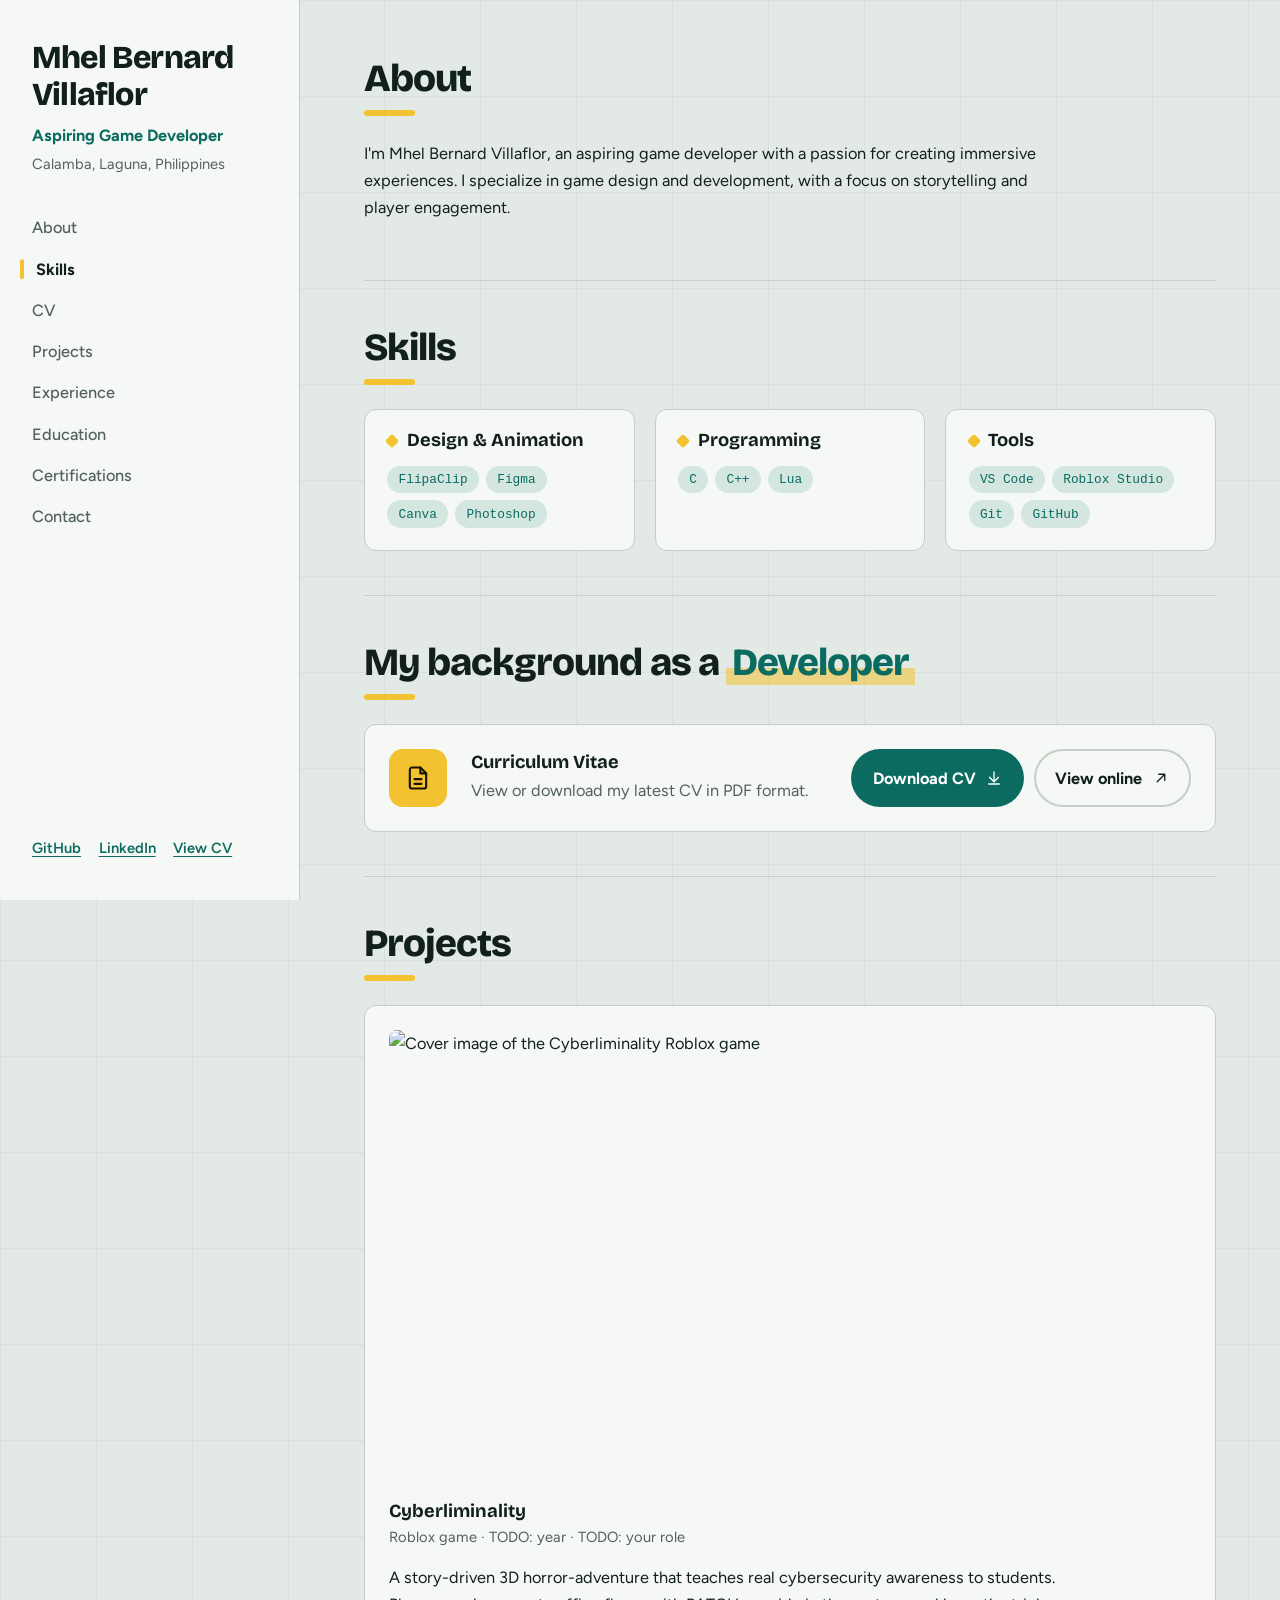
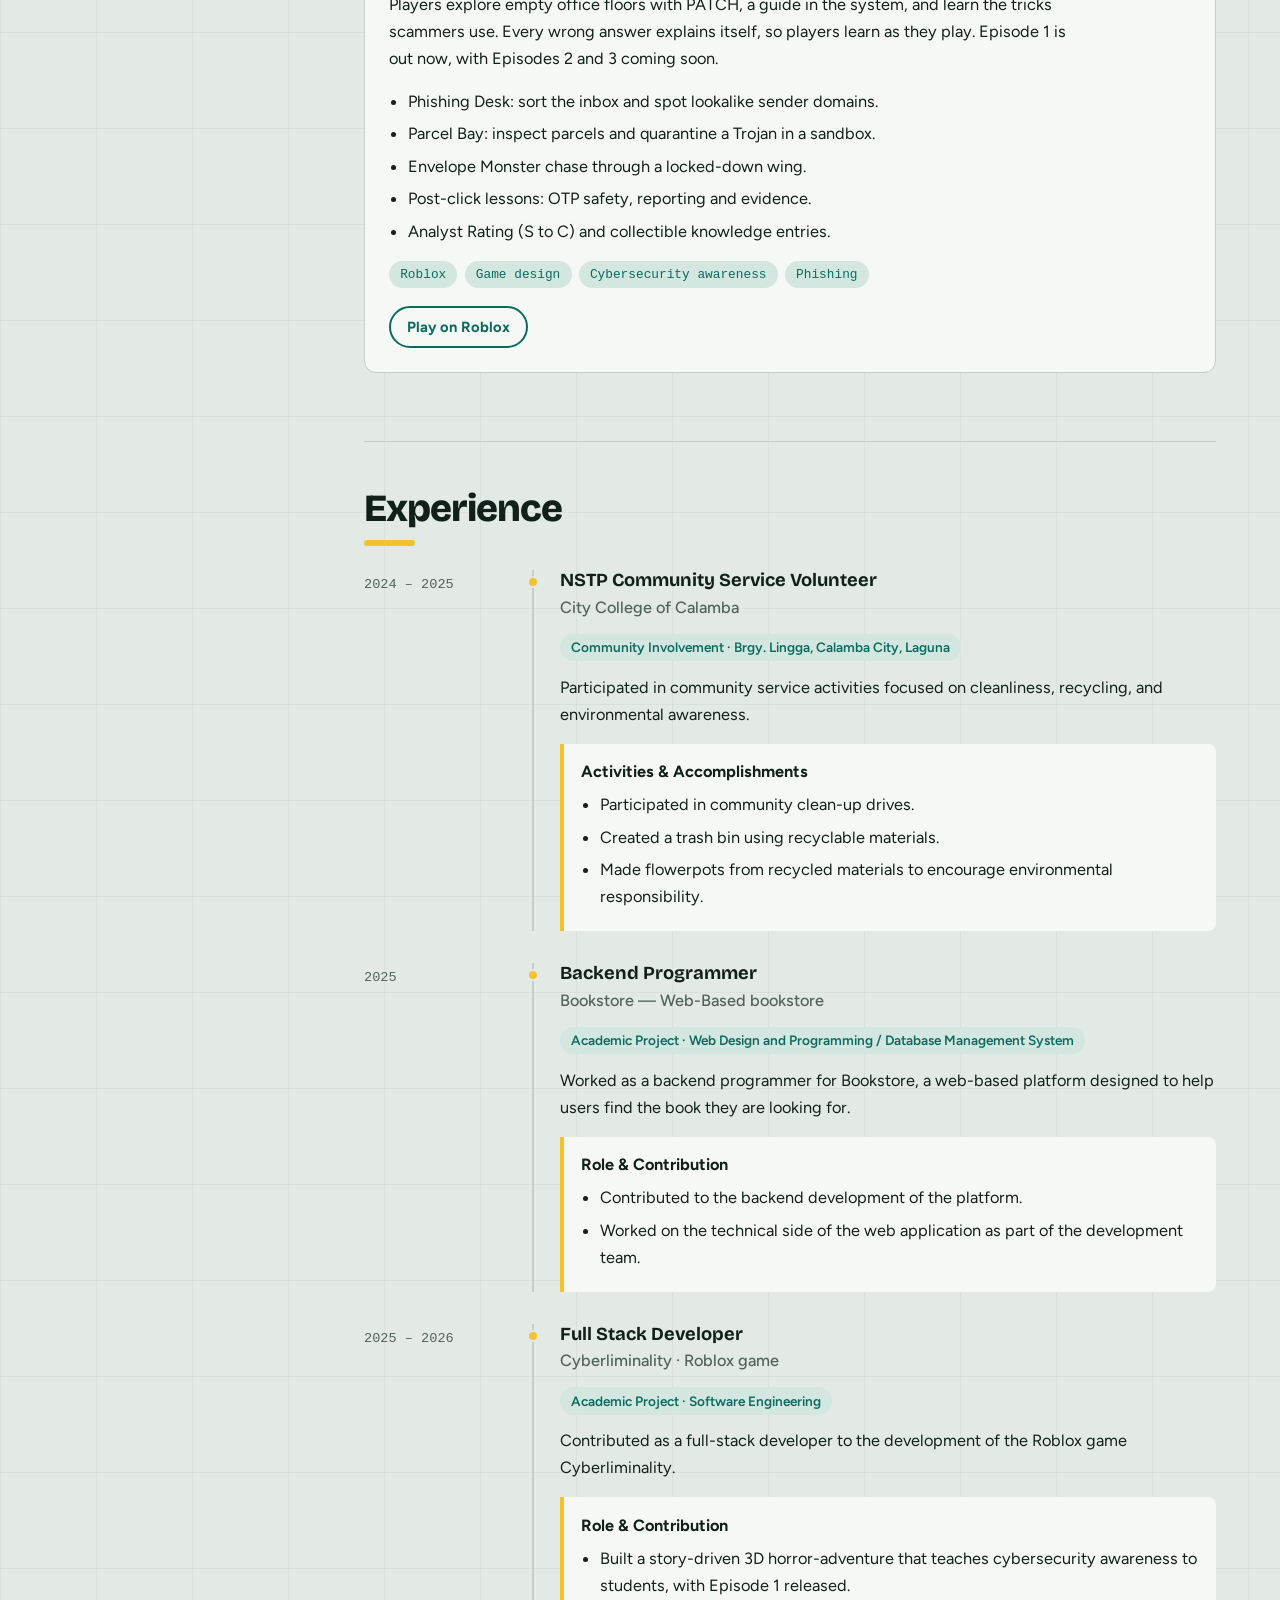
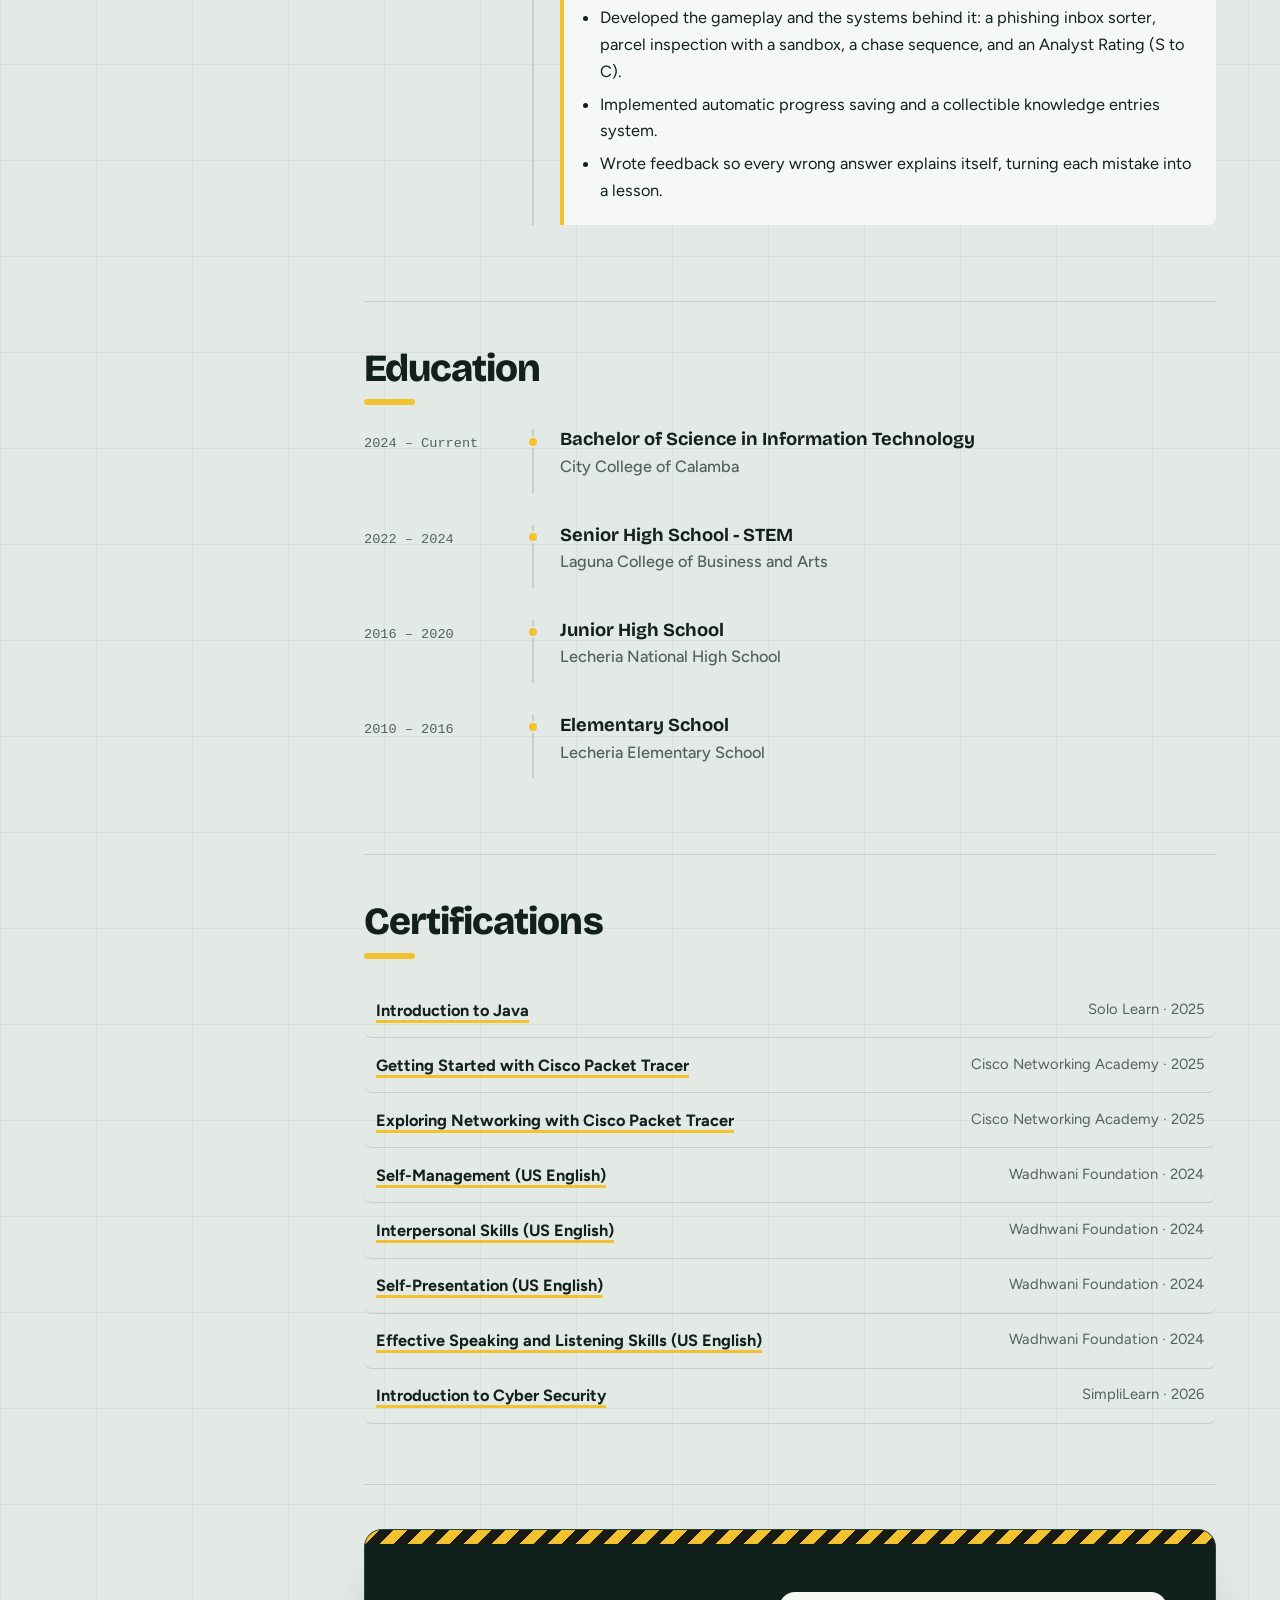
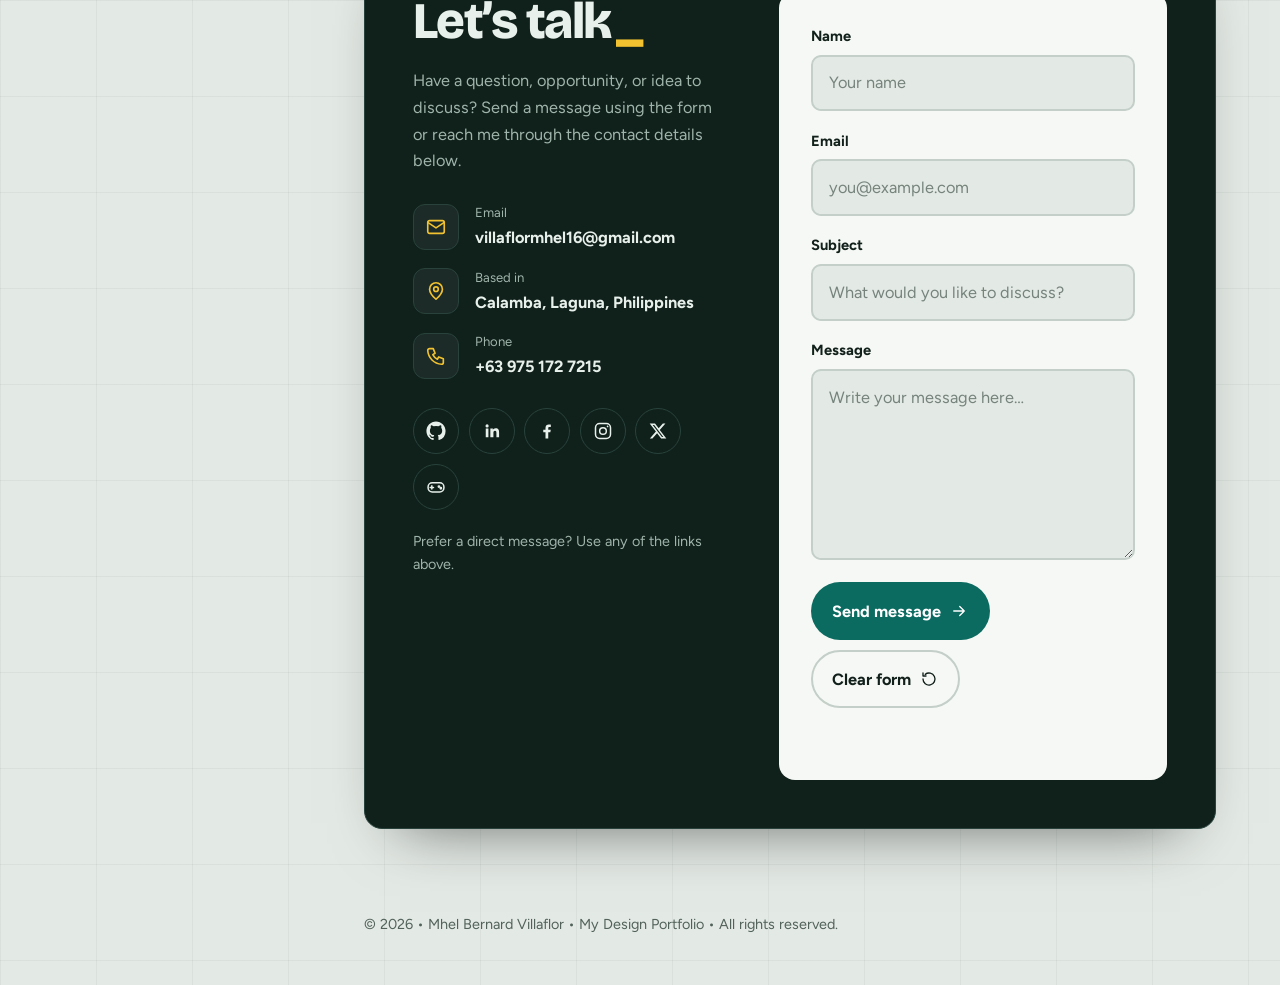
==== commit 68905f6d: "Enhance HTML structure and update CV links Added preconnect links for Google Fonts and updated CV li" ====
--- a/index.html
+++ b/index.html
@@ -5,6 +5,9 @@
   <meta name="viewport" content="width=device-width, initial-scale=1" />
   <title>Mhel Bernard Villaflor | Game Developer Portfolio</title>
   <meta name="description" content="Hello, I'm Mhel Bernard Villaflor, an aspiring game developer based in Calamba, Laguna, Philippines." />
+  <link rel="preconnect" href="https://fonts.googleapis.com" />
+  <link rel="preconnect" href="https://fonts.gstatic.com" crossorigin />
+  <link href="https://fonts.googleapis.com/css2?family=Bricolage+Grotesque:opsz,wght@12..96,500..800&family=Figtree:wght@400;500;600;700&display=swap" rel="stylesheet" />
   <link rel="stylesheet" href="style.css" />
 </head>
 <body>
@@ -17,7 +20,7 @@
     <header class="sidebar">
       <div class="sidebar__top">
         <!-- TODO: Add your photo to an /images folder, then uncomment -->
-        <!-- <img class="avatar" src="images/photo.jpg" alt="Photo of Your Name" /> -->
+        <!-- <img class="avatar" src="images/photo.jpg" alt="Photo of Mhel Bernard Villaflor" /> -->
         <h1 class="name">Mhel Bernard Villaflor</h1>
         <p class="role">Aspiring Game Developer</p>
         <p class="location">Calamba, Laguna, Philippines</p>
@@ -39,7 +42,7 @@
       <div class="sidebar__links">
         <a href="https://github.com/enxiejohn" target="_blank" rel="noopener">GitHub</a>
         <a href="https://www.linkedin.com/in/mhel-bernard-villaflor-0b9199419/" target="_blank" rel="noopener">LinkedIn</a>
-        <a href="https://drive.google.com/file/d/15WhBJQuU6n8vAmijCnqSWmlUH7AkGA3v/view?usp=drive_link" download>View CV</a>
+        <a href="https://drive.google.com/file/d/15WhBJQuU6n8vAmijCnqSWmlUH7AkGA3v/view?usp=drive_link" target="_blank" rel="noopener">View CV</a>
       </div>
     </header>
 
@@ -52,7 +55,7 @@
         <p>I'm Mhel Bernard Villaflor, an aspiring game developer with a passion for creating immersive experiences. I specialize in game design and development, with a focus on storytelling and player engagement.</p>
       </section>
 
-       <!-- SKILLS -->
+      <!-- SKILLS -->
       <section id="skills" class="section">
         <h2>Skills</h2>
         <div class="skills">
@@ -85,16 +88,33 @@
           <!-- Copy a skill-group block above to add more categories -->
         </div>
       </section>
-<section class="section-wrap cv-section" id="cv">
-      <div class="section-heading"><div><p class="eyebrow">LEARNING CREDENTIALS</p><h2>My background as a <span class="accent"> Graphic Designer</span></h2></div></div>
-      <div class="certificates-grid" id="certificatesGrid"></div>
-    <div class="curriculum-vitae">
-      <div class="cv-inline"><div><p class="eyebrow">CURRICULUM VITAE</p><h3>My CV</h3><p>View or download my latest CV in PDF format.</p></div><div class="cv-actions"><a class="btn btn-primary" href="certs/CV MHEL.pdf" download>Download CV <span>↓</span></a><a class="btn btn-secondary" href="certs/CV MHEL.pdf" target="_blank" rel="noopener">View CV Online ↗</a></div></div>
-    </div>
-    </section>
+
+      <!-- CV -->
+      <section id="cv" class="section">
+        <h2>My background as a <span class="accent">Developer</span></h2>
+
+        <div class="cv-card">
+          <div class="cv-card__icon" aria-hidden="true">
+            <svg viewBox="0 0 24 24" fill="none" stroke="currentColor" stroke-width="1.8" stroke-linecap="round" stroke-linejoin="round"><path d="M14 3H7a2 2 0 0 0-2 2v14a2 2 0 0 0 2 2h10a2 2 0 0 0 2-2V8z"/><path d="M14 3v5h5M9 13h6M9 17h6"/></svg>
+          </div>
+          <div class="cv-card__text">
+            <h3>Curriculum Vitae</h3>
+            <p>View or download my latest CV in PDF format.</p>
+          </div>
+          <div class="cv-card__actions">
+            <a class="btn btn--primary" href="certs/CV MHEL.pdf" download>Download CV
+              <svg viewBox="0 0 24 24" fill="none" stroke="currentColor" stroke-width="1.8" stroke-linecap="round" stroke-linejoin="round" aria-hidden="true"><path d="M12 4v12M6 11l6 6 6-6M5 20h14"/></svg>
+            </a>
+            <a class="btn btn--ghost" href="certs/CV MHEL.pdf" target="_blank" rel="noopener">View online
+              <svg viewBox="0 0 24 24" fill="none" stroke="currentColor" stroke-width="1.8" stroke-linecap="round" stroke-linejoin="round" aria-hidden="true"><path d="M7 17 17 7M9 7h8v8"/></svg>
+            </a>
+          </div>
+        </div>
+      </section>
+
       <!-- PROJECTS -->
       <section id="projects" class="section">
-        <h2>Projects</h2>>
+        <h2>Projects</h2>
         <article class="project">
           <img class="project__img" src="https://tr.rbxcdn.com/180DAY-aa7eebaf456316b0597338ea51f89fe0/500/280/Image/Jpeg/noFilter" alt="Cover image of the Cyberliminality Roblox game" />
           <div class="project__body">
@@ -120,8 +140,8 @@
           </div>
         </article>
       </section>
-      
-       <!-- EXPERIENCE -->
+
+      <!-- EXPERIENCE -->
       <section id="experience" class="section">
         <h2>Experience</h2>
 
@@ -131,65 +151,75 @@
           <div>
             <h3>NSTP Community Service Volunteer</h3>
             <p class="entry__org">City College of Calamba</p>
-    
-          <span class="experience-type">Community Involvement · Brgy. Lingga, Calamba City, Laguna</span>
-    
-          <p>
-            Participated in community service activities focused on
-            cleanliness, recycling, and environmental awareness.
-          </p>
-    
-          <div class="experience-highlights">
-            <strong>Activities & Accomplishments</strong>
-            <ul>
-              <li>Participated in community clean-up drives.</li>
-              <li>Created a trash bin using recyclable materials.</li>
-              <li>Made flowerpots from recycled materials to encourage environmental responsibility.</li>
-            </ul>
-          </div>
-        </article>
-
-         <article class="entry">
+
+            <span class="experience-type">Community Involvement · Brgy. Lingga, Calamba City, Laguna</span>
+
+            <p>
+              Participated in community service activities focused on
+              cleanliness, recycling, and environmental awareness.
+            </p>
+
+            <div class="experience-highlights">
+              <strong>Activities &amp; Accomplishments</strong>
+              <ul>
+                <li>Participated in community clean-up drives.</li>
+                <li>Created a trash bin using recyclable materials.</li>
+                <li>Made flowerpots from recycled materials to encourage environmental responsibility.</li>
+              </ul>
+            </div>
+          </div>
+        </article>
+
+        <article class="entry">
           <p class="entry__date">2025</p>
           <div>
             <h3>Backend Programmer</h3>
-            <p class="entry__org"> Bookstore — Web-Based bookstore</p>
-    
-          <span class="experience-type">Academic Project · Web Design and Programming / Database Management System</span>
-    
-          <p>
-            Worked as a backend programmer for Bookstore, a web-based
-            platform designed to help users find the book they are looking for.
-          </p>
-           <div class="experience-highlights">
-            <strong>Role & Contribution</strong>
-            <ul>
-              <li>Contributed to the backend development of the platform.</li>
-              <li>Worked on the technical side of the web application as part of the development team.</li>
-          </div>
-        </article>
-        <article class="entry">
-          <!-- TODO: Replace with your real dates, e.g. "2026 – Present" -->
+            <p class="entry__org">Bookstore — Web-Based bookstore</p>
+
+            <span class="experience-type">Academic Project · Web Design and Programming / Database Management System</span>
+
+            <p>
+              Worked as a backend programmer for Bookstore, a web-based
+              platform designed to help users find the book they are looking for.
+            </p>
+
+            <div class="experience-highlights">
+              <strong>Role &amp; Contribution</strong>
+              <ul>
+                <li>Contributed to the backend development of the platform.</li>
+                <li>Worked on the technical side of the web application as part of the development team.</li>
+              </ul>
+            </div>
+          </div>
+        </article>
+
+        <article class="entry">
           <p class="entry__date">2025 – 2026</p>
           <div>
             <h3>Full Stack Developer</h3>
             <p class="entry__org">Cyberliminality &middot; Roblox game</p>
+
             <span class="experience-type">Academic Project · Software Engineering</span>
+
             <p>
-            Contributed as a full-stack developer to the development
-            of the Roblox game Cyberliminality.
-          </p>
+              Contributed as a full-stack developer to the development
+              of the Roblox game Cyberliminality.
+            </p>
+
             <div class="experience-highlights">
-            <strong>Role & Contribution</strong>
-            <ul>
-              <li>Built a story-driven 3D horror-adventure that teaches cybersecurity awareness to students, with Episode 1 released.</li>
-              <li>Developed the gameplay and the systems behind it: a phishing inbox sorter, parcel inspection with a sandbox, a chase sequence, and an Analyst Rating (S to C).</li>
-              <li>Implemented automatic progress saving and a collectible knowledge entries system.</li>
-              <li>Wrote feedback so every wrong answer explains itself, turning each mistake into a lesson.</li>
-              <!-- TODO: Add specifics about your work: scripting (client and server), UI, data saving, tools used, number of players, etc. -->
-            </ul>
-          </div>
-        </article>
+              <strong>Role &amp; Contribution</strong>
+              <ul>
+                <li>Built a story-driven 3D horror-adventure that teaches cybersecurity awareness to students, with Episode 1 released.</li>
+                <li>Developed the gameplay and the systems behind it: a phishing inbox sorter, parcel inspection with a sandbox, a chase sequence, and an Analyst Rating (S to C).</li>
+                <li>Implemented automatic progress saving and a collectible knowledge entries system.</li>
+                <li>Wrote feedback so every wrong answer explains itself, turning each mistake into a lesson.</li>
+                <!-- TODO: Add specifics about your work: scripting (client and server), UI, data saving, tools used, number of players, etc. -->
+              </ul>
+            </div>
+          </div>
+        </article>
+      </section>
+
       <!-- EDUCATION -->
       <section id="education" class="section">
         <h2>Education</h2>
@@ -214,30 +244,28 @@
             <p class="entry__org">Lecheria National High School</p>
           </div>
         </article>
-         <article class="entry">
+        <article class="entry">
           <p class="entry__date">2010 – 2016</p>
           <div>
             <h3>Elementary School</h3>
             <p class="entry__org">Lecheria Elementary School</p>
           </div>
         </article>
-        
       </section>
 
       <!-- CERTIFICATIONS -->
       <section id="certifications" class="section">
         <h2>Certifications</h2>
-        <p></p>
         <ul class="cert-list">
           <li>
             <span class="cert__name"><a href="certs/Solo Learn Course Certificate.pdf" target="_blank" rel="noopener">Introduction to Java</a></span>
             <span class="cert__meta">Solo Learn &middot; 2025</span>
           </li>
           <li>
-           <span class="cert__name"><a href="certs/Getting_Started_with_Cisco_Packet_Tracer_certificate_mbvillaflor-ccc-edu-ph_90cdc909-de14-4f0b-a597-aa2b96d887c4 (1).pdf" target="_blank" rel="noopener">Getting Started with Cisco Packet Tracer</a></span>
-           <span class="cert__meta">Cisco Networking Academy &middot; 2025</span>
-         </li>
-           <li>
+            <span class="cert__name"><a href="certs/Getting_Started_with_Cisco_Packet_Tracer_certificate_mbvillaflor-ccc-edu-ph_90cdc909-de14-4f0b-a597-aa2b96d887c4 (1).pdf" target="_blank" rel="noopener">Getting Started with Cisco Packet Tracer</a></span>
+            <span class="cert__meta">Cisco Networking Academy &middot; 2025</span>
+          </li>
+          <li>
             <span class="cert__name"><a href="certs/Exploring_Networking_with_Cisco_Packet_Tracer_certificate_mbvillaflor-ccc-edu-ph_74681459-00e7-4dcb-8e64-5bb70f96a09e (1).pdf" target="_blank" rel="noopener">Exploring Networking with Cisco Packet Tracer</a></span>
             <span class="cert__meta">Cisco Networking Academy &middot; 2025</span>
           </li>
@@ -254,8 +282,7 @@
             <span class="cert__meta">Wadhwani Foundation &middot; 2024</span>
           </li>
           <li>
-            <span class="cert__name"><a href="certs/Wadhwani Foundation Certificate - Effective Speaking and.pdf" target="_blank" rel="noopener">Effective Speaking and
-Listening Skills (US English)</a></span>
+            <span class="cert__name"><a href="certs/Wadhwani Foundation Certificate - Effective Speaking and.pdf" target="_blank" rel="noopener">Effective Speaking and Listening Skills (US English)</a></span>
             <span class="cert__meta">Wadhwani Foundation &middot; 2024</span>
           </li>
           <li>
@@ -275,14 +302,14 @@
             <div class="contact__info">
               <h2 class="contact__title">Let’s talk</h2>
               <p class="contact__intro">
-                Have a question, opportunity, or idea to discuss? Send a message using the form or reach me through the contact details below.       </p>
+                Have a question, opportunity, or idea to discuss? Send a message using the form or reach me through the contact details below.
+              </p>
 
               <ul class="info-list">
                 <li>
                   <span class="info-icon"><svg viewBox="0 0 24 24" fill="none" stroke="currentColor" stroke-width="1.8" stroke-linecap="round" stroke-linejoin="round" aria-hidden="true"><rect x="3" y="5" width="18" height="14" rx="2"/><path d="m3 7 9 6 9-6"/></svg></span>
                   <div>
                     <span class="info-label">Email</span>
-                    
                     <a href="mailto:villaflormhel16@gmail.com">villaflormhel16@gmail.com</a>
                   </div>
                 </li>
@@ -302,13 +329,12 @@
                 </li>
               </ul>
 
-  
               <div class="socials">
                 <a href="https://github.com/enxiejohn" target="_blank" rel="noopener" aria-label="GitHub"><svg viewBox="0 0 24 24" fill="currentColor" aria-hidden="true"><path d="M12 .5C5.65.5.5 5.65.5 12c0 5.08 3.29 9.39 7.86 10.91.58.1.79-.25.79-.56v-2c-3.2.7-3.88-1.54-3.88-1.54-.52-1.33-1.28-1.69-1.28-1.69-1.04-.71.08-.7.08-.7 1.16.08 1.77 1.19 1.77 1.19 1.03 1.77 2.7 1.26 3.36.96.1-.75.4-1.26.73-1.55-2.55-.29-5.24-1.28-5.24-5.69 0-1.26.45-2.28 1.19-3.09-.12-.29-.52-1.46.11-3.05 0 0 .97-.31 3.17 1.18a11 11 0 0 1 5.78 0c2.2-1.49 3.17-1.18 3.17-1.18.63 1.59.23 2.76.11 3.05.74.81 1.19 1.83 1.19 3.09 0 4.42-2.7 5.4-5.27 5.68.41.36.78 1.06.78 2.14v3.17c0 .31.21.67.8.56A11.5 11.5 0 0 0 23.5 12C23.5 5.65 18.35.5 12 .5z"/></svg></a>
                 <a href="https://www.linkedin.com/in/mhel-bernard-villaflor-0b9199419/" target="_blank" rel="noopener" aria-label="LinkedIn"><svg viewBox="0 0 24 24" fill="currentColor" aria-hidden="true"><path d="M4.5 9h3.2v10.5H4.5zM6.1 4a1.9 1.9 0 1 1 0 3.8 1.9 1.9 0 0 1 0-3.8zM10 9h3v1.5c.5-.9 1.7-1.8 3.4-1.8 3.4 0 4.1 2.2 4.1 5.1v5.7h-3.2v-5c0-1.2 0-2.7-1.7-2.7s-1.9 1.3-1.9 2.6v5.1H10z"/></svg></a>
                 <a href="https://www.facebook.com/mhel.bernardv" target="_blank" rel="noopener" aria-label="Facebook"><svg viewBox="0 0 24 24" fill="currentColor" aria-hidden="true"><path d="M13.5 21v-7.5H16l.5-3h-3V8.6c0-.9.3-1.5 1.6-1.5h1.5V4.4c-.3 0-1.3-.1-2.4-.1-2.4 0-4 1.4-4 4.1v2.1H7.5v3h2.7V21z"/></svg></a>
                 <a href="https://www.instagram.com/mhl_vllflr/" target="_blank" rel="noopener" aria-label="Instagram"><svg viewBox="0 0 24 24" fill="none" stroke="currentColor" stroke-width="1.8" stroke-linecap="round" stroke-linejoin="round" aria-hidden="true"><rect x="3" y="3" width="18" height="18" rx="5"/><circle cx="12" cy="12" r="4"/><circle cx="17.5" cy="6.5" r="1" fill="currentColor" stroke="none"/></svg></a>
-                <a href="https://x.com/enxie95428?fbclid=IwY2xjawVw83pleHRuA2FlbQIxMQBwZG9mA3NydGMGYXBwX2lkATAAAR-JYK8Sg6or0fBcvmGn0n8kAxvUjOoxSQinD8f1hipxeU93d1FX09zblhH6jA_aem_dn21_Oify_xNWLCOVJZ8Ig" target="_blank" rel="noopener" aria-label="X"><svg viewBox="0 0 24 24" fill="currentColor" aria-hidden="true"><path d="M17.8 3h3.1l-6.8 7.7L22 21h-6.2l-4.9-6.4L5.3 21H2.2l7.3-8.3L2 3h6.4l4.4 5.8L17.8 3zm-1.1 16.2h1.7L7.4 4.7H5.6l11.1 14.5z"/></svg></a>
+                <a href="https://x.com/enxie95428" target="_blank" rel="noopener" aria-label="X"><svg viewBox="0 0 24 24" fill="currentColor" aria-hidden="true"><path d="M17.8 3h3.1l-6.8 7.7L22 21h-6.2l-4.9-6.4L5.3 21H2.2l7.3-8.3L2 3h6.4l4.4 5.8L17.8 3zm-1.1 16.2h1.7L7.4 4.7H5.6l11.1 14.5z"/></svg></a>
                 <a href="https://www.roblox.com/games/109086064422405/Cyberliminality" target="_blank" rel="noopener" aria-label="Play Cyberliminality on Roblox"><svg viewBox="0 0 24 24" fill="none" stroke="currentColor" stroke-width="1.8" stroke-linecap="round" stroke-linejoin="round" aria-hidden="true"><rect x="2.5" y="7" width="19" height="11" rx="5"/><path d="M7 10.5v4M5 12.5h4"/><circle cx="15.5" cy="11.5" r=".8" fill="currentColor"/><circle cx="17.8" cy="13.5" r=".8" fill="currentColor"/></svg></a>
               </div>
 
@@ -351,8 +377,9 @@
           </div>
         </div>
       </section>
+
       <footer class="footer">
-        <p>&copy; <span id="year"></span>2026 • Mhel Bernard Villaflor • My Design Portfolio • All rights reserved.</p>
+        <p>&copy; <span id="year"></span> • Mhel Bernard Villaflor • My Design Portfolio • All rights reserved.</p>
       </footer>
 
     </main>
--- a/style.css
+++ b/style.css
@@ -643,4 +643,52 @@
   .sidebar { position: static; height: auto; }
   .nav, .nav-toggle, .tape { display: none; }
   .reveal { opacity: 1; transform: none; }
-}+}
+
+/* =========================================================
+   CV SECTION
+   ========================================================= */
+.accent {
+  color: var(--accent);
+  background: linear-gradient(transparent 62%, rgba(242, 194, 48, 0.55) 62%);
+  padding: 0 0.15em;
+}
+
+.cv-card {
+  display: flex;
+  align-items: center;
+  flex-wrap: wrap;
+  gap: 1.25rem 1.5rem;
+  padding: 1.5rem;
+  background: var(--surface);
+  border: 1px solid var(--line);
+  border-radius: var(--radius);
+  transition: border-color 0.25s, box-shadow 0.25s;
+}
+.cv-card:hover {
+  border-color: var(--accent);
+  box-shadow: 0 18px 40px -24px var(--accent);
+}
+
+.cv-card__icon {
+  flex: none;
+  display: grid;
+  place-items: center;
+  width: 58px;
+  height: 58px;
+  color: var(--caution-ink);
+  background: var(--caution);
+  border-radius: 14px;
+  transition: transform 0.3s;
+}
+.cv-card:hover .cv-card__icon { transform: rotate(-6deg) scale(1.06); }
+.cv-card__icon svg { width: 28px; height: 28px; }
+
+.cv-card__text { flex: 1 1 14rem; }
+.cv-card__text h3 { margin-bottom: 0.25rem; }
+.cv-card__text p { margin: 0; color: var(--muted); }
+
+.cv-card__actions { display: flex; flex-wrap: wrap; gap: 0.6rem; }
+
+/* Buttons that are links: no underline */
+a.btn, a.btn:hover { text-decoration: none; }
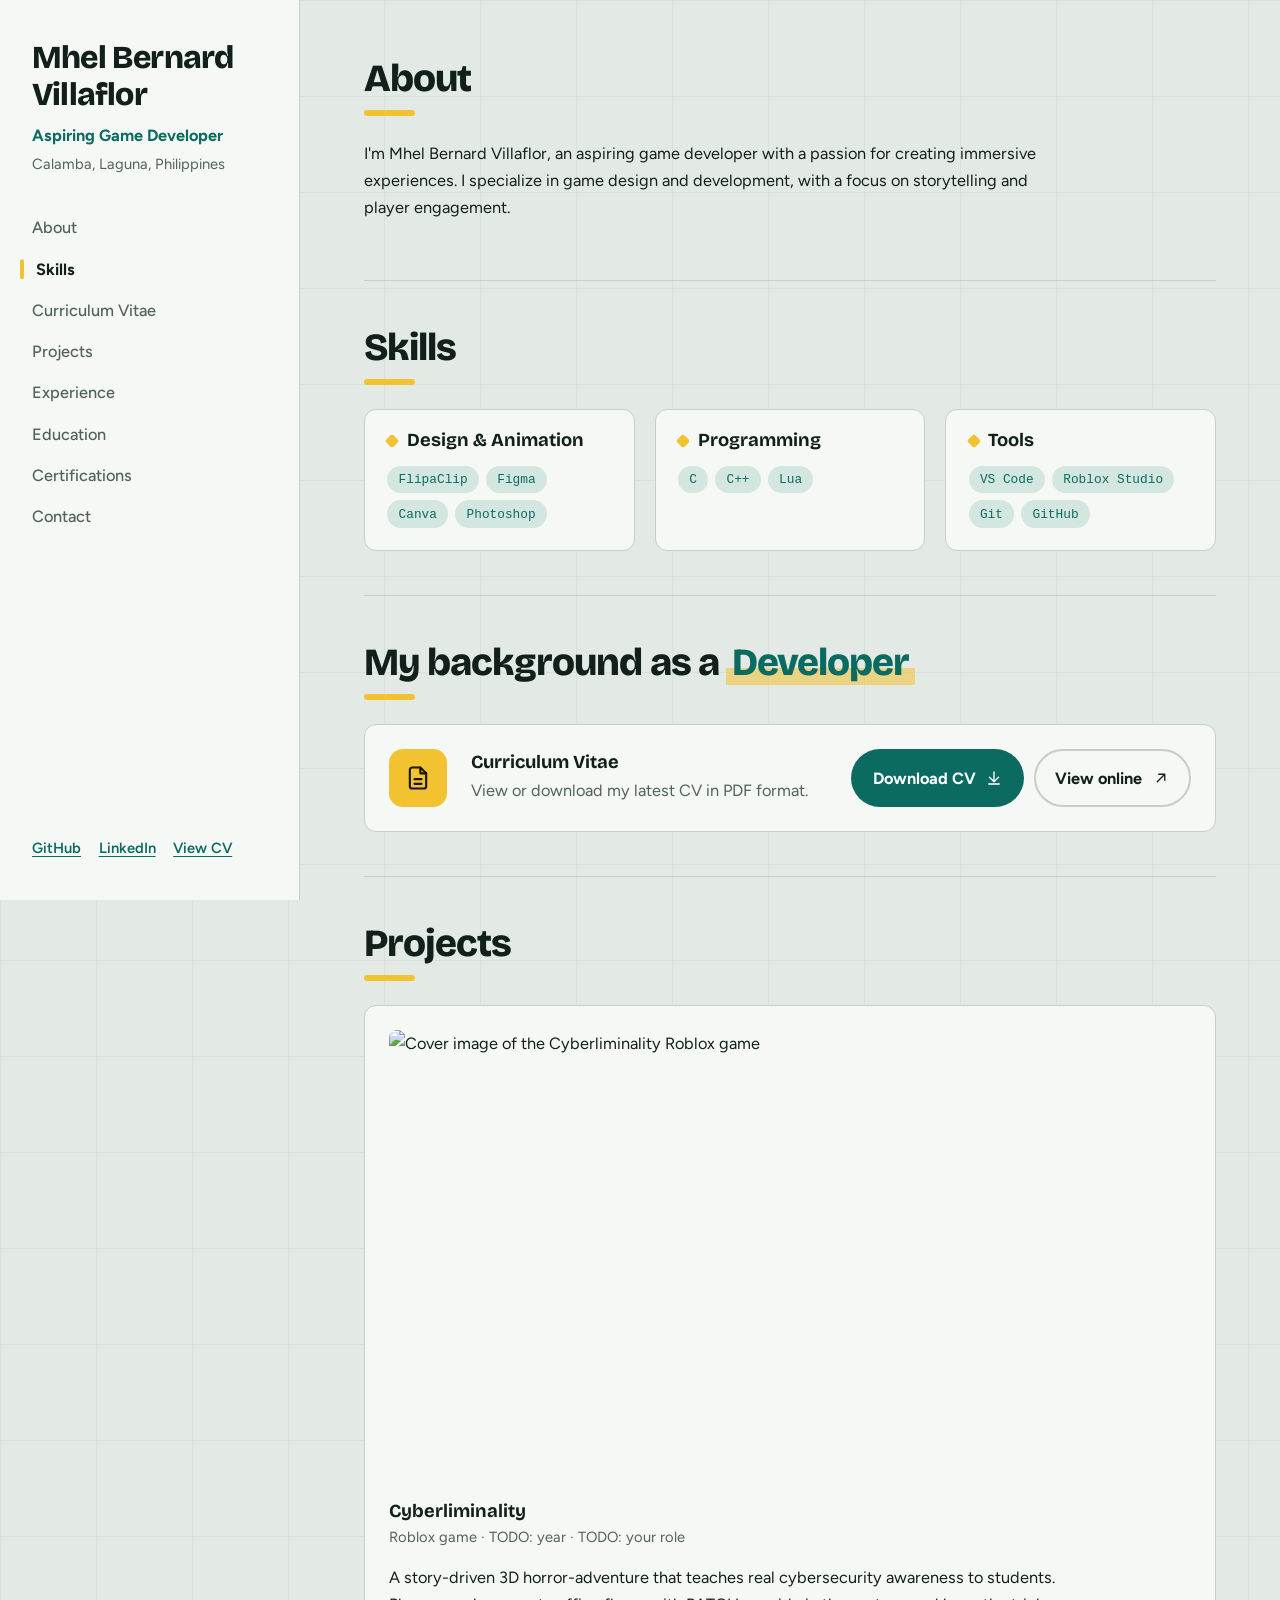
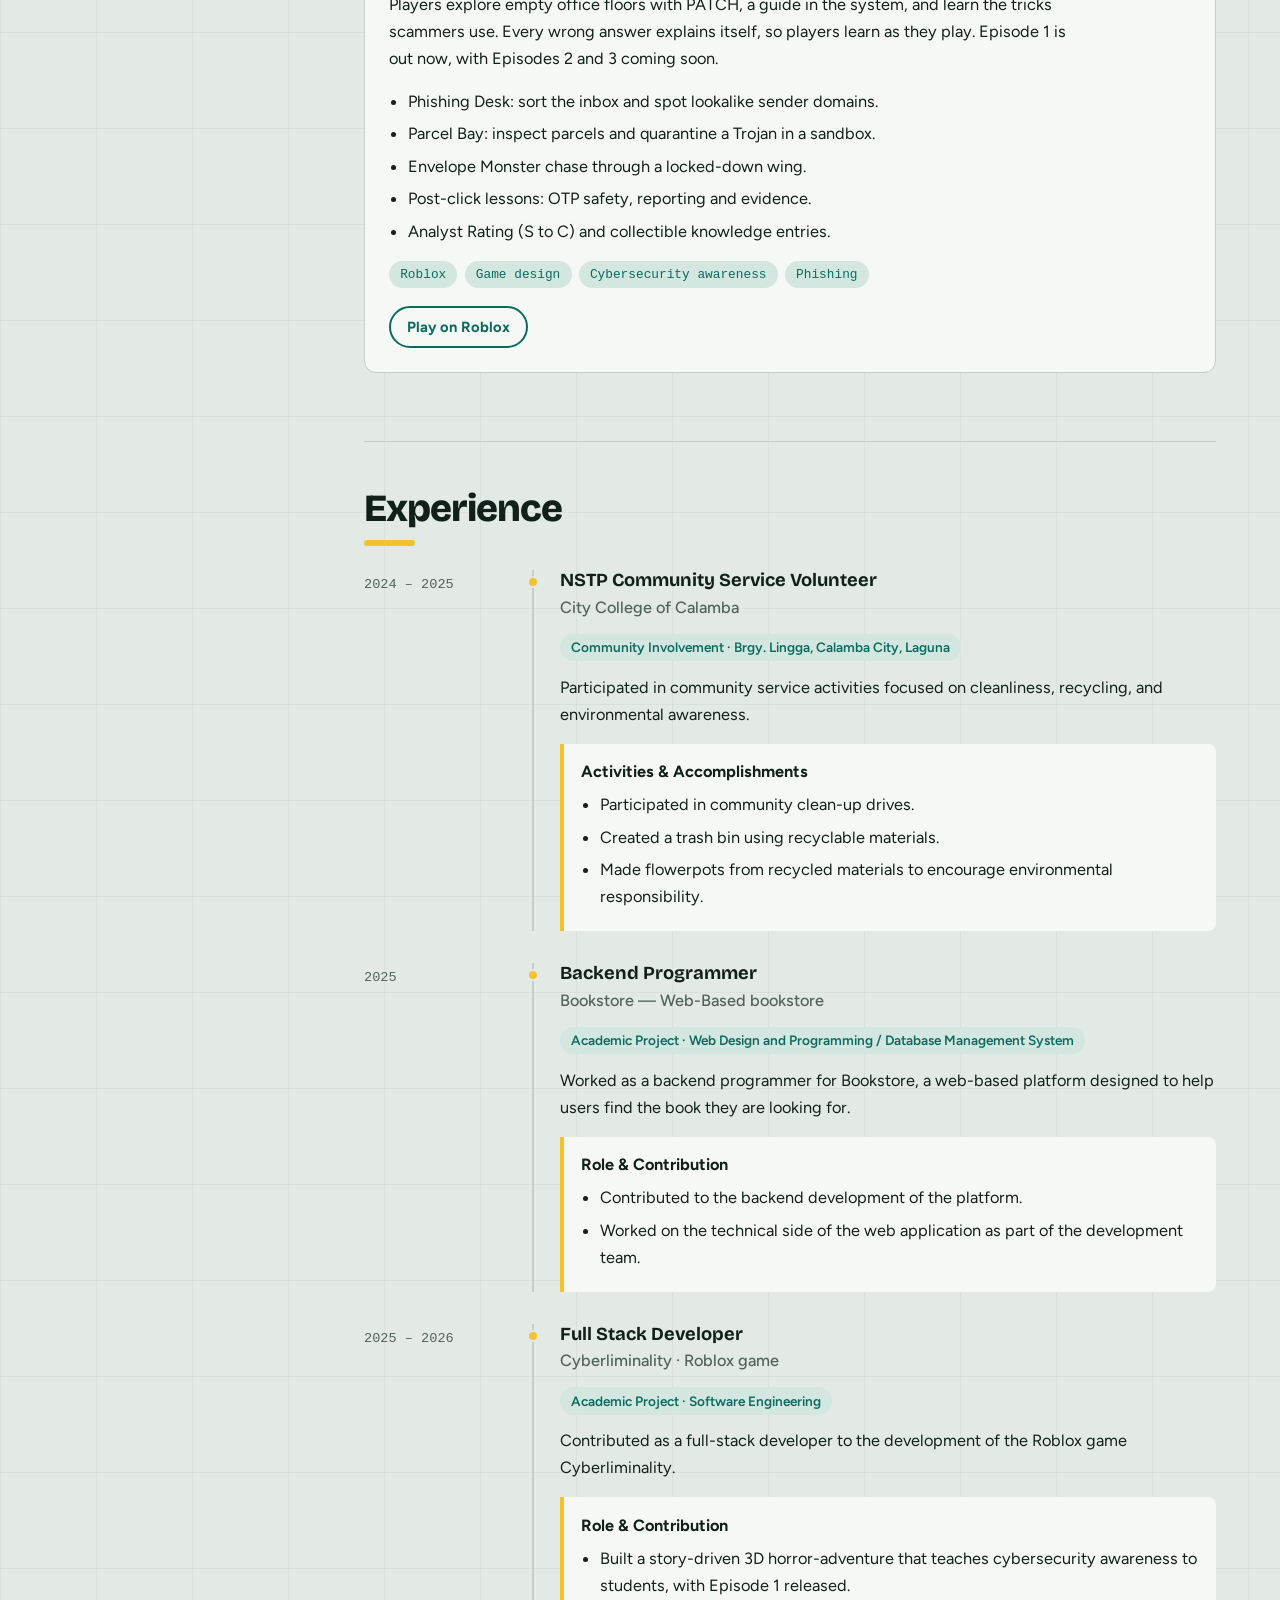
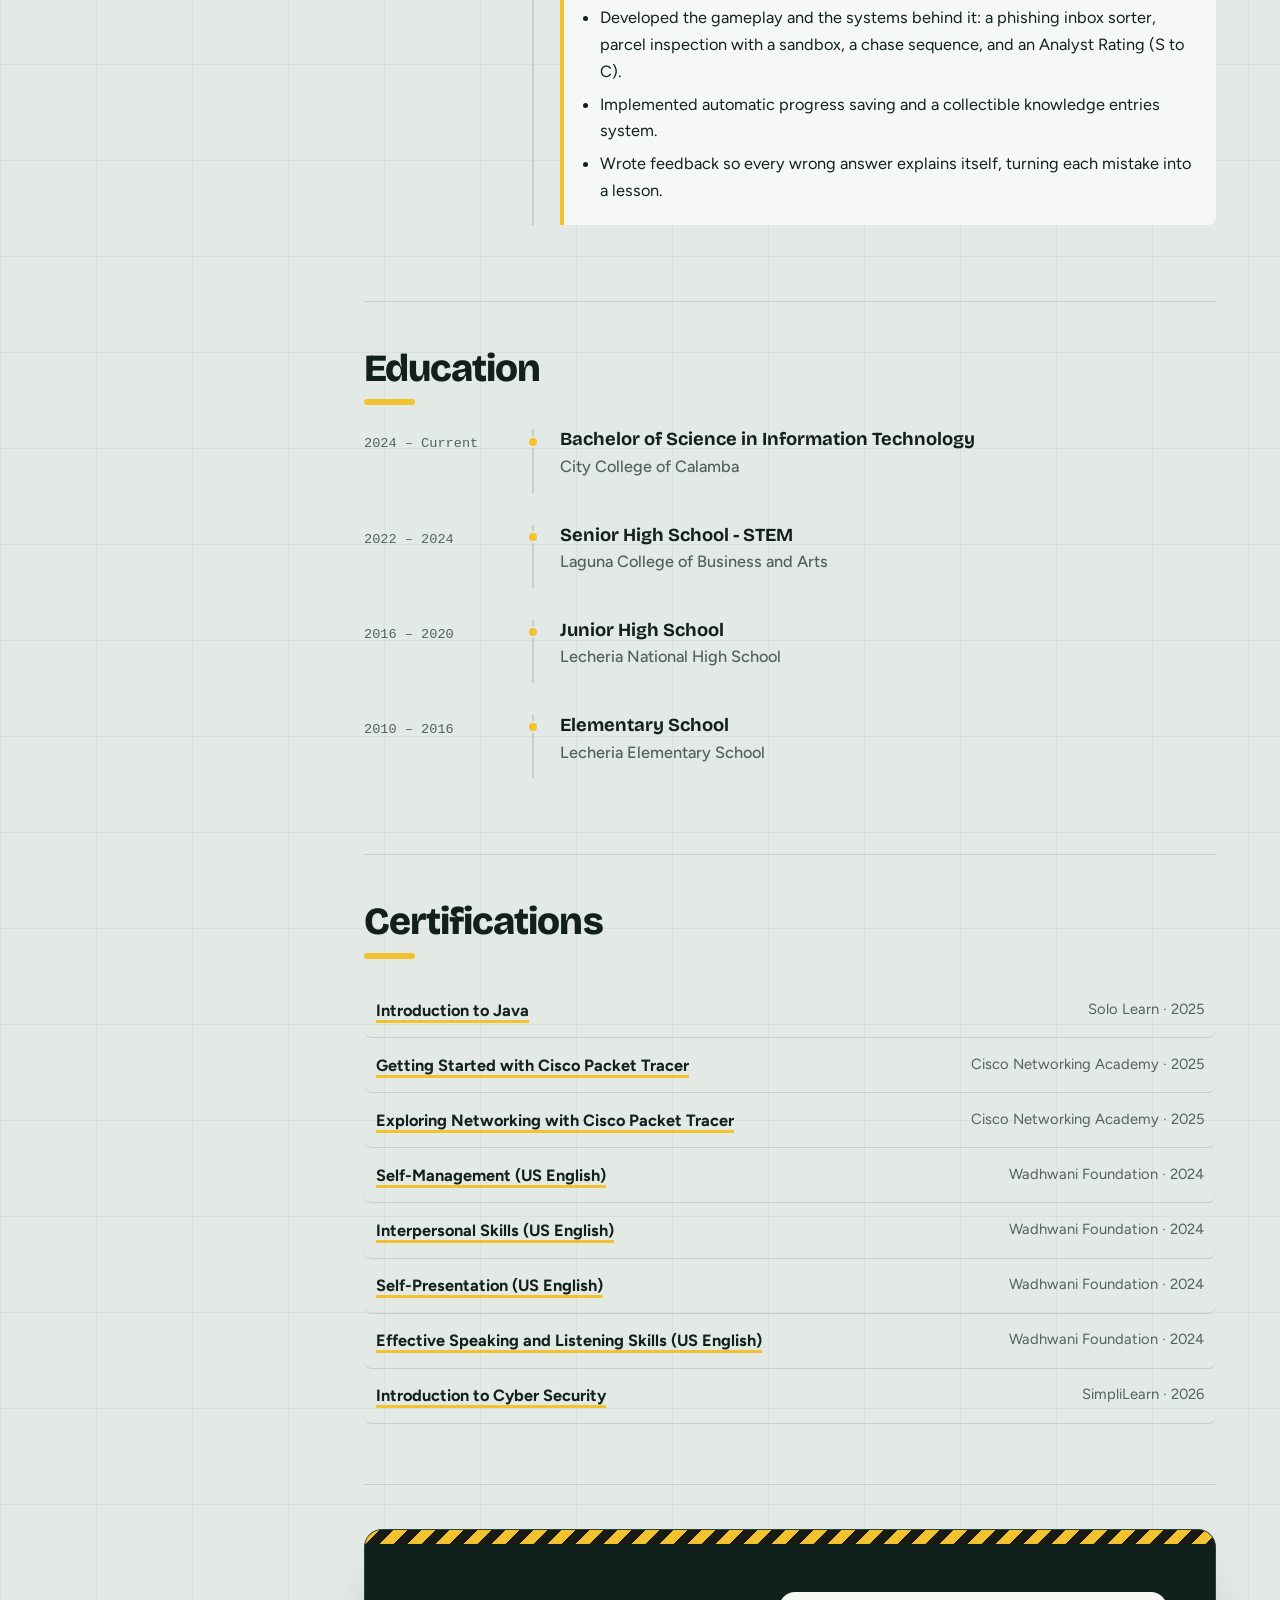
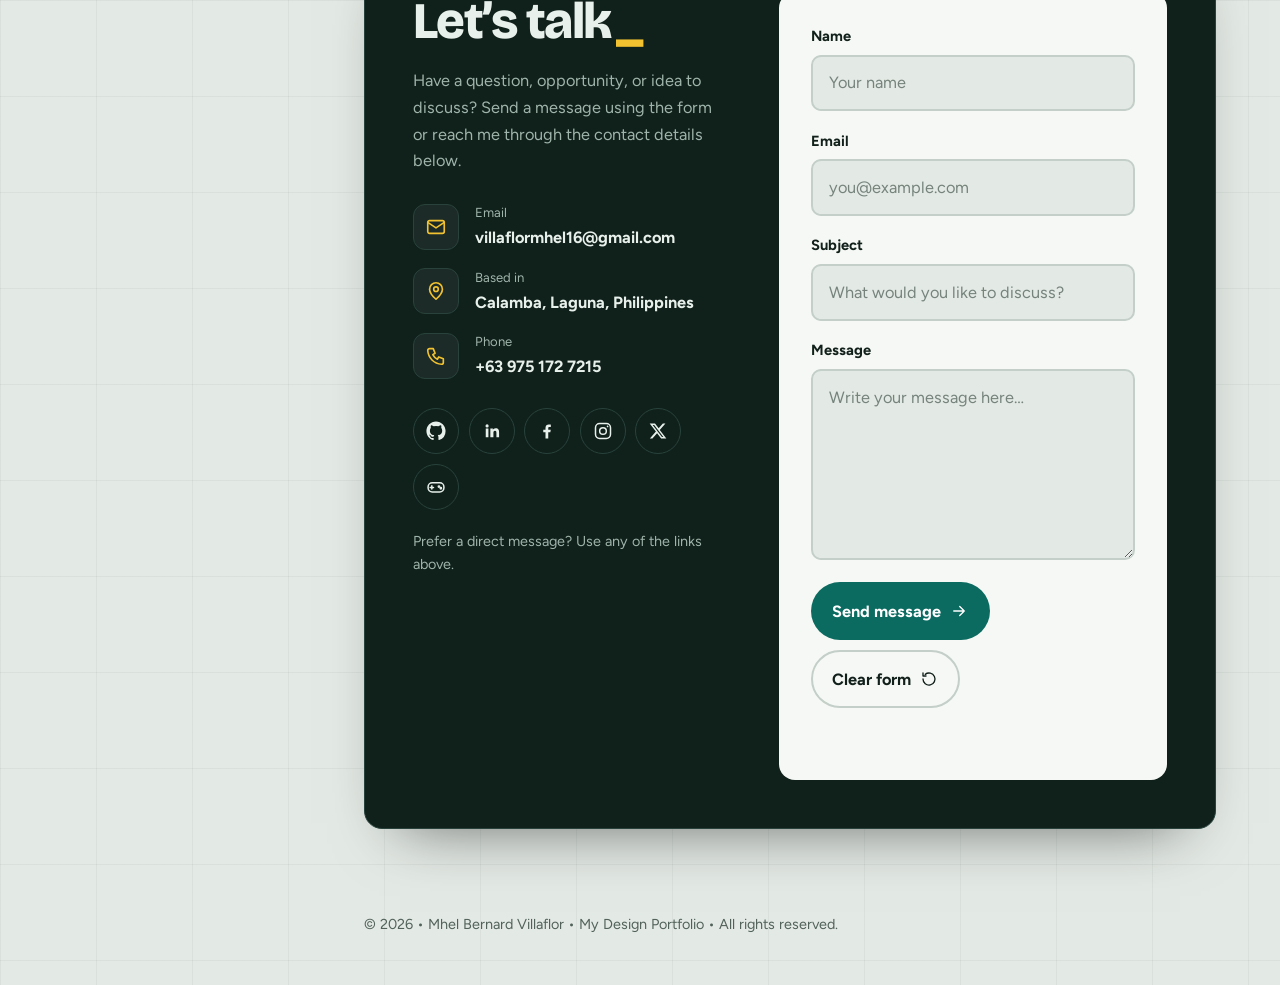
==== commit f6141a66: "Rename 'CV' link to 'Curriculum Vitae'" ====
--- a/index.html
+++ b/index.html
@@ -31,7 +31,7 @@
       <nav id="nav" class="nav" aria-label="Main">
         <a href="#about">About</a>
         <a href="#skills">Skills</a>
-        <a href="#cv">CV</a>
+        <a href="#cv">Curriculum Vitae</a>
         <a href="#projects">Projects</a>
         <a href="#experience">Experience</a>
         <a href="#education">Education</a>
@@ -102,10 +102,10 @@
             <p>View or download my latest CV in PDF format.</p>
           </div>
           <div class="cv-card__actions">
-            <a class="btn btn--primary" href="certs/CV MHEL.pdf" download>Download CV
+            <a class="btn btn--primary" href="certs/Curriculum Vitae.pdf" download>Download CV
               <svg viewBox="0 0 24 24" fill="none" stroke="currentColor" stroke-width="1.8" stroke-linecap="round" stroke-linejoin="round" aria-hidden="true"><path d="M12 4v12M6 11l6 6 6-6M5 20h14"/></svg>
             </a>
-            <a class="btn btn--ghost" href="certs/CV MHEL.pdf" target="_blank" rel="noopener">View online
+            <a class="btn btn--ghost" href="certs/Curriculum Vitae.pdf" target="_blank" rel="noopener">View online
               <svg viewBox="0 0 24 24" fill="none" stroke="currentColor" stroke-width="1.8" stroke-linecap="round" stroke-linejoin="round" aria-hidden="true"><path d="M7 17 17 7M9 7h8v8"/></svg>
             </a>
           </div>
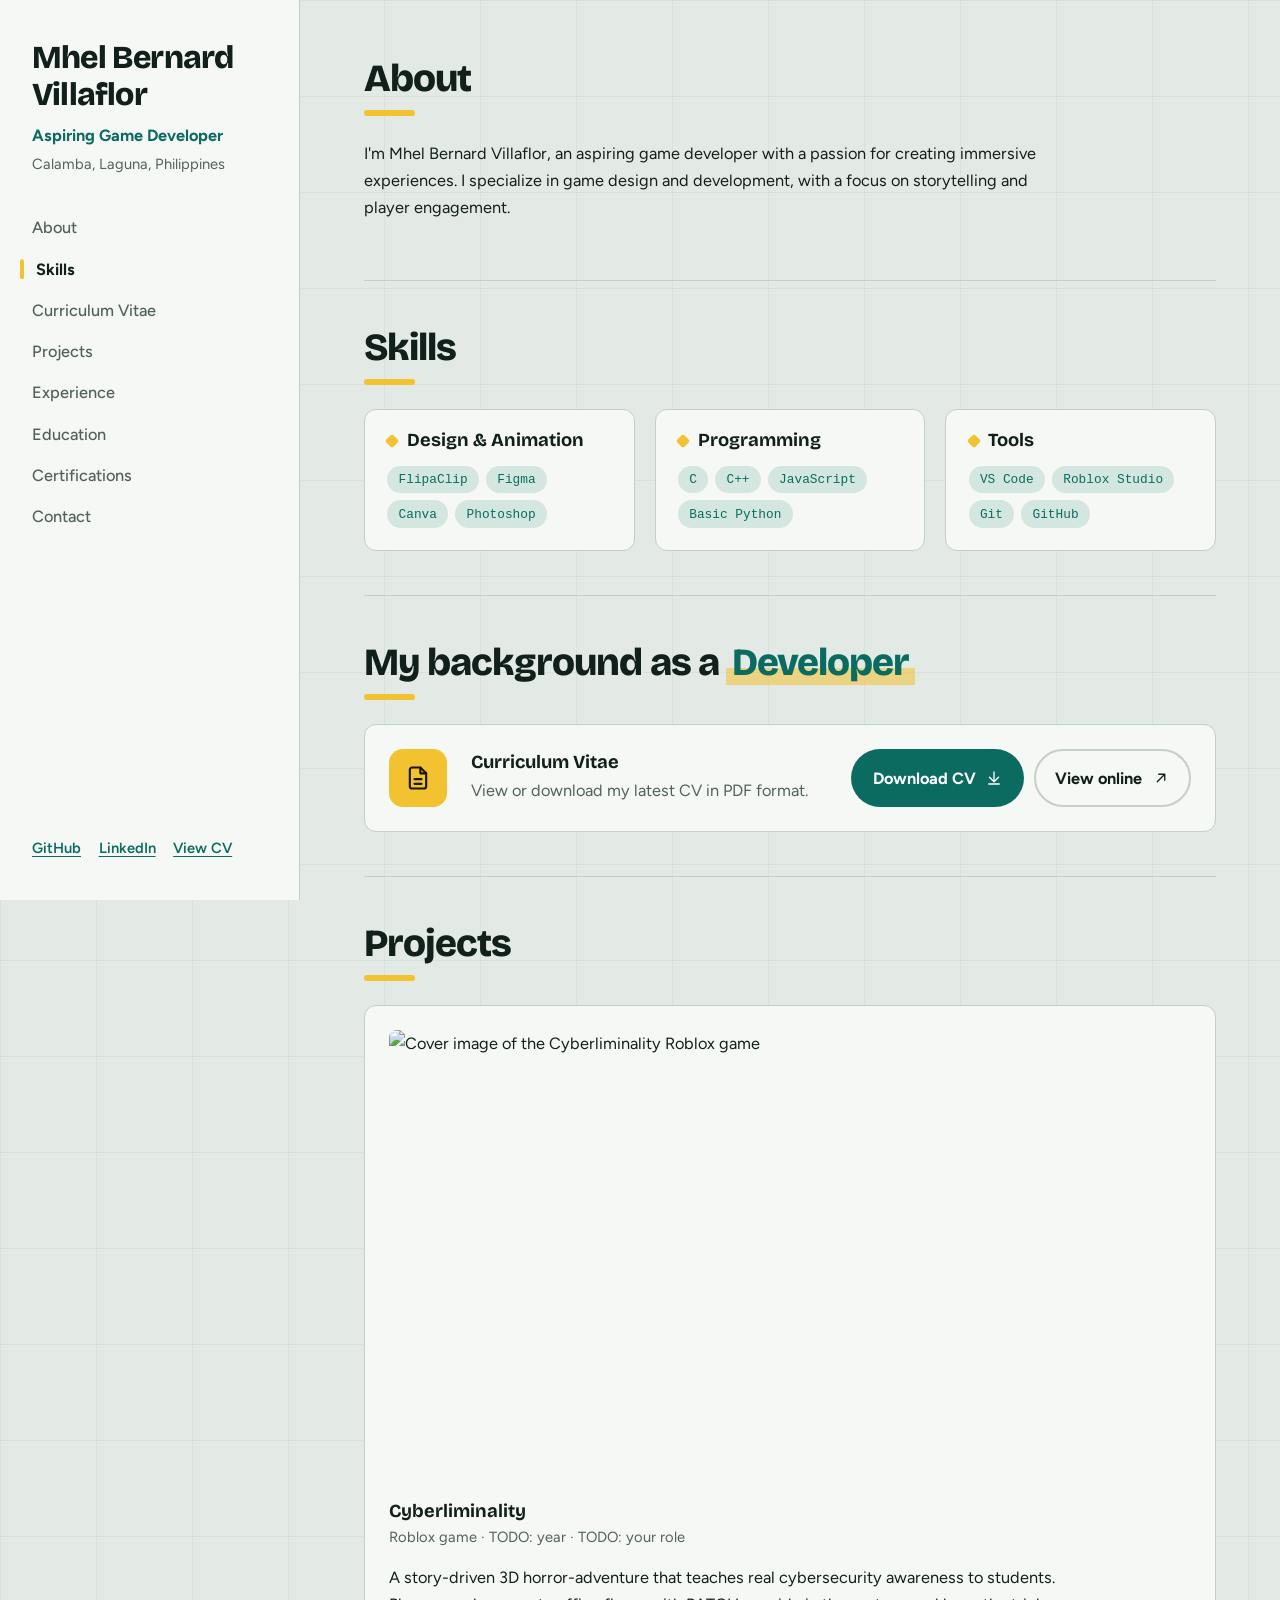
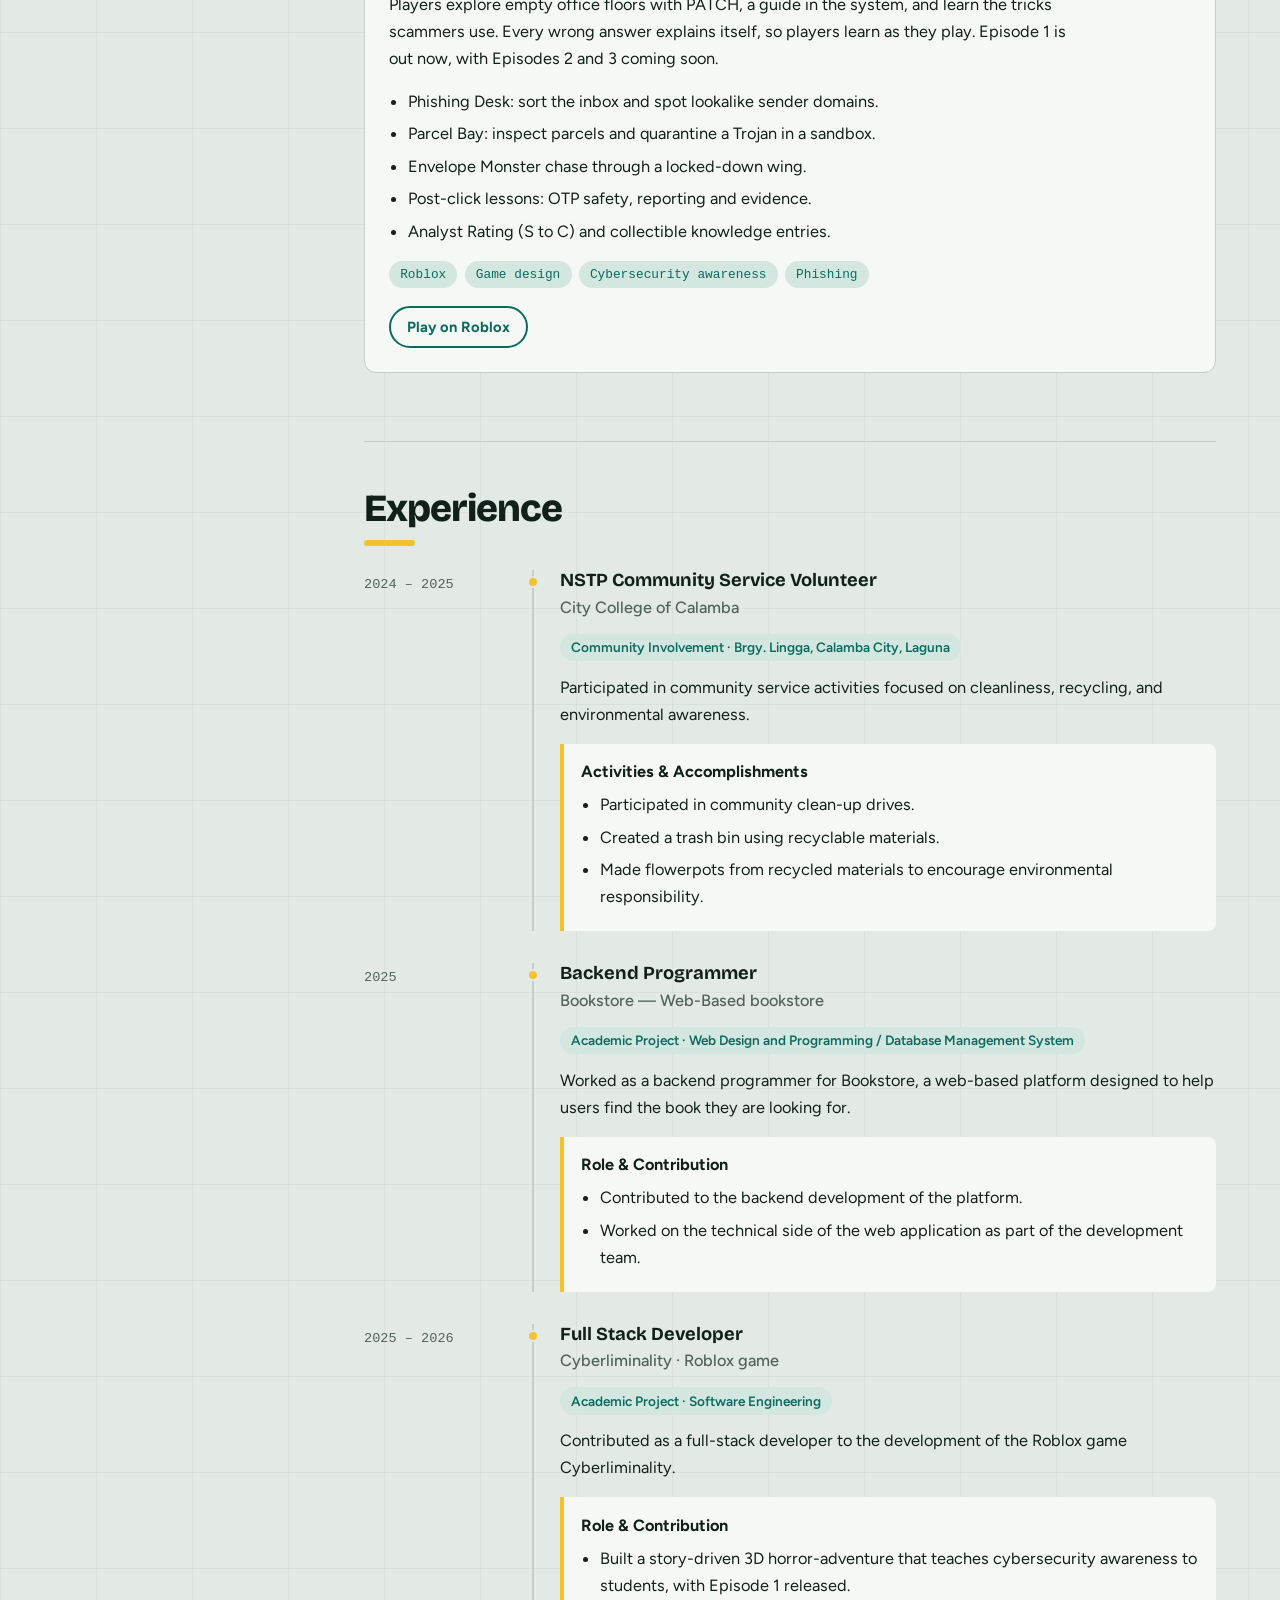
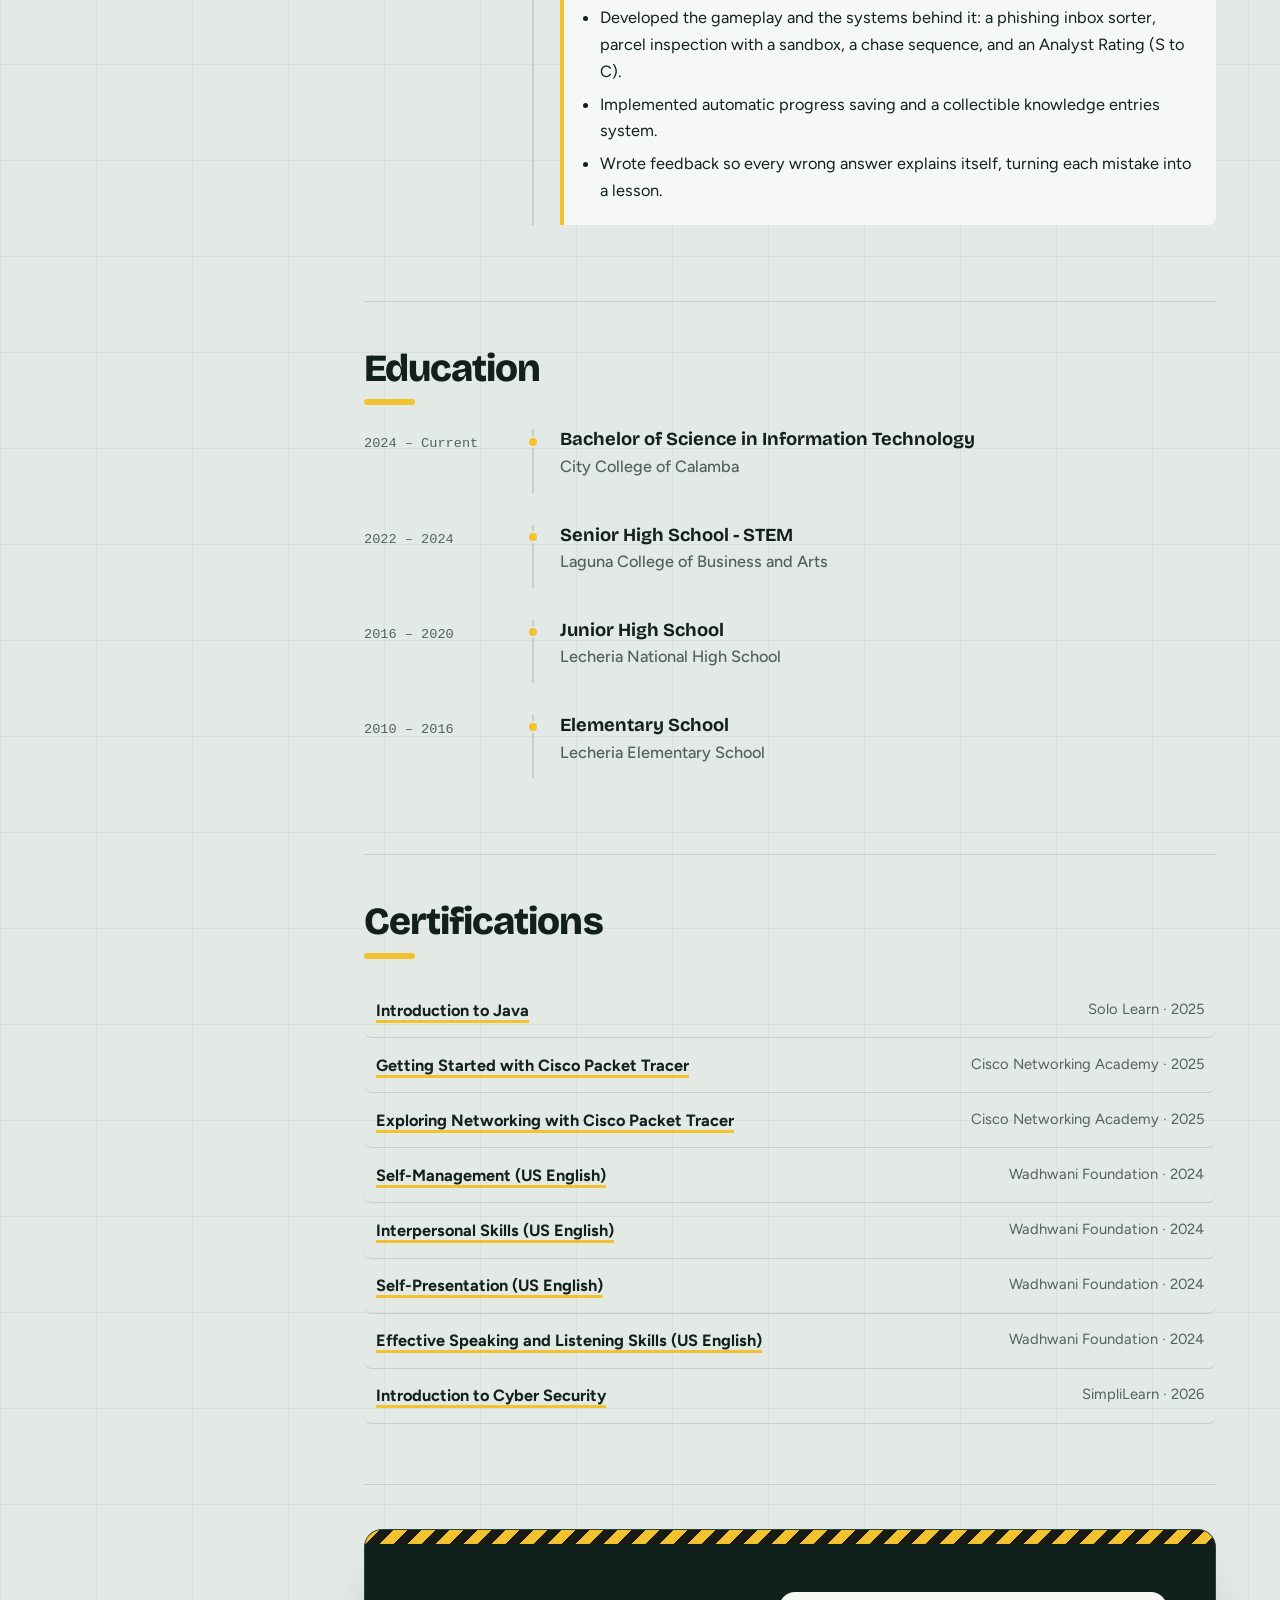
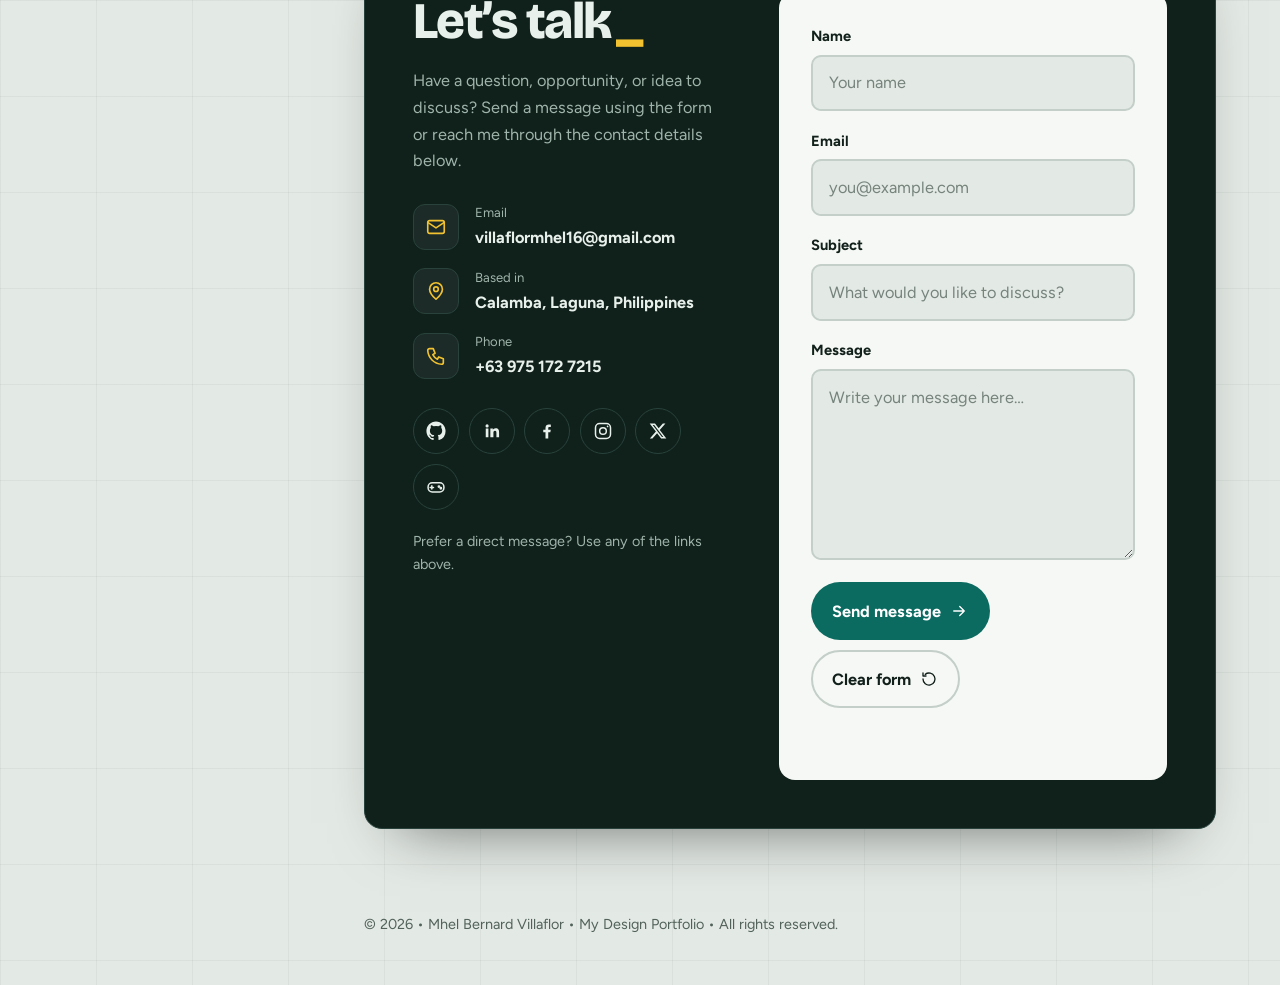
==== commit 349f8135: "Replace Lua with JavaScript and Basic Python" ====
--- a/index.html
+++ b/index.html
@@ -42,7 +42,7 @@
       <div class="sidebar__links">
         <a href="https://github.com/enxiejohn" target="_blank" rel="noopener">GitHub</a>
         <a href="https://www.linkedin.com/in/mhel-bernard-villaflor-0b9199419/" target="_blank" rel="noopener">LinkedIn</a>
-        <a href="https://drive.google.com/file/d/15WhBJQuU6n8vAmijCnqSWmlUH7AkGA3v/view?usp=drive_link" target="_blank" rel="noopener">View CV</a>
+        <a href="certs/Curriculum Vitae.pdf" target="_blank" rel="noopener">View CV</a>
       </div>
     </header>
 
@@ -73,7 +73,8 @@
             <ul class="tags">
               <li>C</li>
               <li>C++</li>
-              <li>Lua</li>
+              <li>JavaScript</li>
+              <li>Basic Python</li>
             </ul>
           </div>
           <div class="skill-group">
